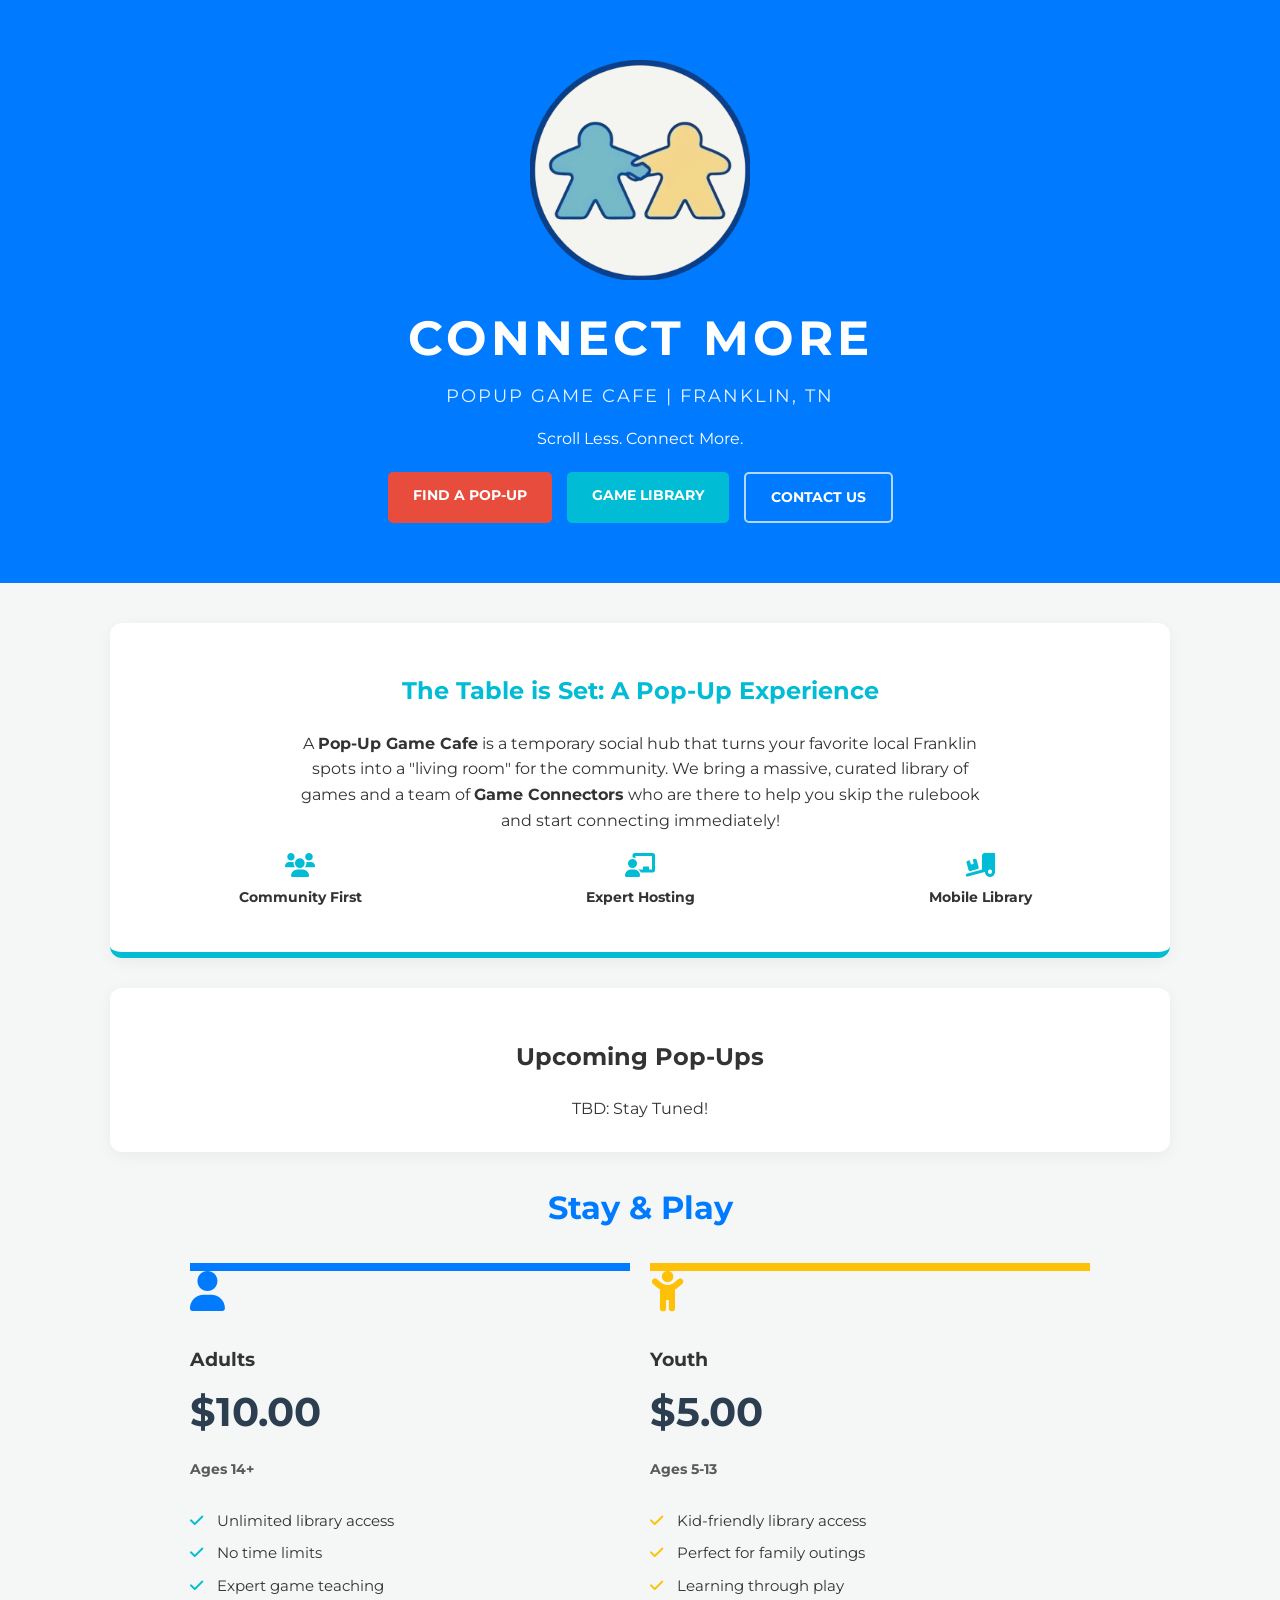
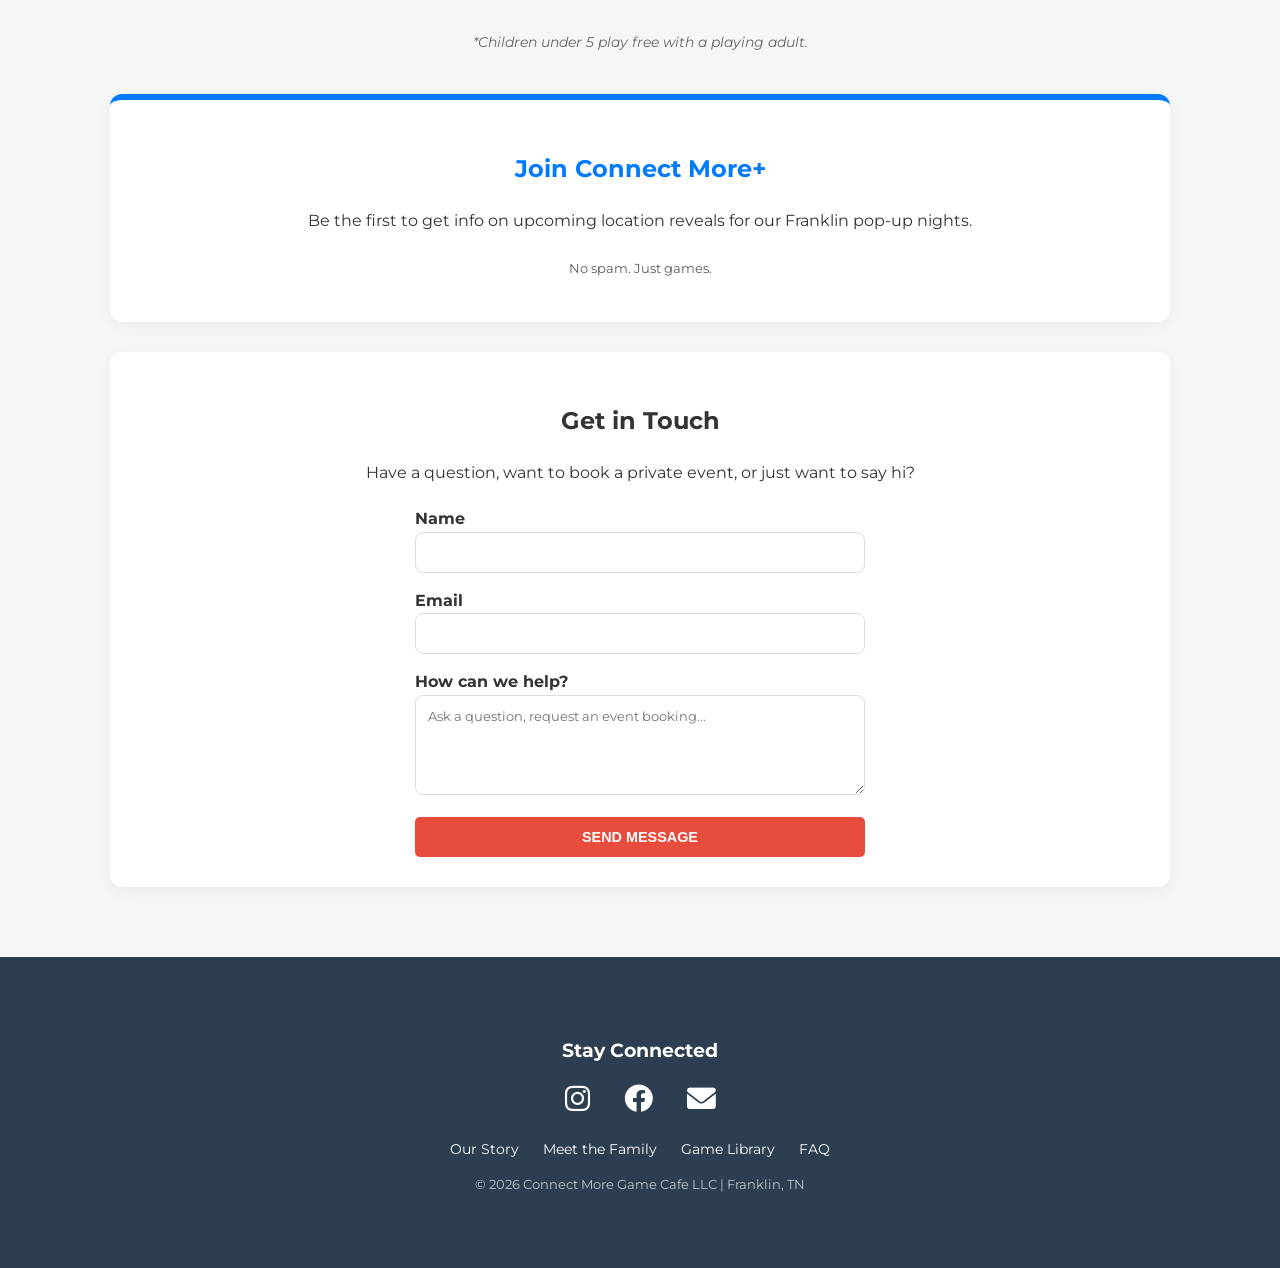
==== index.html @ 06ce3c4d "Update index.html" ====
<!DOCTYPE html>
<html lang="en">
<head>
    <meta charset="UTF-8">
    <meta name="viewport" content="width=device-width, initial-scale=1.0">
    <title>Connect More Game Cafe LLC | Franklin, TN</title>
    <link href="https://fonts.googleapis.com/css2?family=Montserrat:wght@400;700&display=swap" rel="stylesheet">
    <link rel="stylesheet" href="https://cdnjs.cloudflare.com/ajax/libs/font-awesome/6.0.0/css/all.min.css">
    <link rel="stylesheet" href="style.css">

    <script>
      (function (s, e, n, d, er) {
        s['Sender'] = er;
        s[er] = s[er] || function () {
          (s[er].q = s[er].q || []).push(arguments)
        }, s[er].l = 1 * new Date();
        var a = e.createElement(n),
            m = e.getElementsByTagName(n)[0];
        a.async = 1;
        a.src = d;
        m.parentNode.insertBefore(a, m)
      })(window, document, 'script', 'https://cdn.sender.net/accounts_resources/universal.js', 'sender');
      sender('6c119623044886')
    </script>
</head>
<body>

<header style="background-color: var(--diode-blue);">
    <a href="index.html"><img class="piccenter" src="logo.png" alt="Connect More Logo"></a>
    <div class="hero-text">CONNECT MORE</div>
    <div class="tagline">POPUP GAME CAFE | FRANKLIN, TN</div>
    <p>Scroll Less. Connect More.</p>
    <div class="nav-container">
        <a href="#schedule" class="btn">FIND A POP-UP</a>
        <a href="game_menu.html" class="btn" style="background-color: var(--crystal-seas); color: white;">GAME LIBRARY</a>
        <a href="#contact" class="btn btn-secondary">CONTACT US</a>
    </div>
</header>

<div class="container">
    <div class="card" style="text-align: center; border-bottom: 6px solid var(--crystal-seas);">
        <h2 style="color: var(--crystal-seas);">The Table is Set: A Pop-Up Experience</h2>
        <p style="max-width: 700px; margin: 0 auto 20px auto; line-height: 1.6;">
            A <strong>Pop-Up Game Cafe</strong> is a temporary social hub that turns your favorite local Franklin spots into a "living room" for the community. 
            We bring a massive, curated library of games and a team of <strong>Game Connectors</strong> who are there to help you skip the rulebook and start connecting immediately!
        </p>
        
        <div style="display: flex; justify-content: center; gap: 20px; flex-wrap: wrap; margin-top: 20px;">
            <div style="flex: 1; min-width: 150px;">
                <i class="fas fa-users" style="color: var(--crystal-seas); font-size: 1.5rem;"></i>
                <p style="font-size: 0.85rem; font-weight: bold; margin-top: 5px;">Community First</p>
            </div>
            <div style="flex: 1; min-width: 150px;">
                <i class="fas fa-chalkboard-user" style="color: var(--crystal-seas); font-size: 1.5rem;"></i>
                <p style="font-size: 0.85rem; font-weight: bold; margin-top: 5px;">Expert Hosting</p>
            </div>
            <div style="flex: 1; min-width: 150px;">
                <i class="fas fa-truck-ramp-box" style="color: var(--crystal-seas); font-size: 1.5rem;"></i>
                <p style="font-size: 0.85rem; font-weight: bold; margin-top: 5px;">Mobile Library</p>
            </div>
        </div>
    </div>

    <div id="schedule" class="card" style="text-align:center;">
        <h2>Upcoming Pop-Ups</h2>
        <div class="schedule-badge">TBD: Stay Tuned!</div>
    </div>

    <div id="pricing" style="margin-bottom: 40px;">
        <h2 style="text-align: center; color: var(--diode-blue); margin-bottom: 30px; font-size: 2rem;">Stay & Play</h2>
        
        <div style="display: flex; gap: 20px; justify-content: center; flex-wrap: wrap; max-width: 900px; margin: 0 auto;">
            
            <div class="profile-card" style="flex: 1; min-width: 300px; border-top: 8px solid var(--diode-blue);">
                <i class="fas fa-user" style="font-size: 2.5rem; color: var(--diode-blue); margin-bottom: 15px;"></i>
                <h3 style="margin-bottom: 5px;">Adults</h3>
                <div style="font-size: 2.5rem; font-weight: 700; color: var(--black-cat);">$10.00</div>
                <p style="font-size: 0.9rem; margin-bottom: 20px; opacity: 0.8; font-weight: bold;">Ages 14+</p>
                <div style="text-align: left; font-size: 0.95rem; display: inline-block;">
                    <p style="margin: 8px 0;"><i class="fas fa-check" style="color: var(--crystal-seas); margin-right: 10px;"></i> Unlimited library access</p>
                    <p style="margin: 8px 0;"><i class="fas fa-check" style="color: var(--crystal-seas); margin-right: 10px;"></i> No time limits</p>
                    <p style="margin: 8px 0;"><i class="fas fa-check" style="color: var(--crystal-seas); margin-right: 10px;"></i> Expert game teaching</p>
                </div>
            </div>

            <div class="profile-card" style="flex: 1; min-width: 300px; border-top: 8px solid var(--yellow-jasper);">
                <i class="fas fa-child" style="font-size: 2.5rem; color: var(--yellow-jasper); margin-bottom: 15px;"></i>
                <h3 style="margin-bottom: 5px;">Youth</h3>
                <div style="font-size: 2.5rem; font-weight: 700; color: var(--black-cat);">$5.00</div>
                <p style="font-size: 0.9rem; margin-bottom: 20px; opacity: 0.8; font-weight: bold;">Ages 5-13</p>
                <div style="text-align: left; font-size: 0.95rem; display: inline-block;">
                    <p style="margin: 8px 0;"><i class="fas fa-check" style="color: var(--yellow-jasper); margin-right: 10px;"></i> Kid-friendly library access</p>
                    <p style="margin: 8px 0;"><i class="fas fa-check" style="color: var(--yellow-jasper); margin-right: 10px;"></i> Perfect for family outings</p>
                    <p style="margin: 8px 0;"><i class="fas fa-check" style="color: var(--yellow-jasper); margin-right: 10px;"></i> Learning through play</p>
                </div>
            </div>
        </div>
        
        <p style="text-align: center; font-size: 0.9rem; margin-top: 25px; font-style: italic; color: #666;">
            *Children under 5 play free with a playing adult.
        </p>
    </div>

    <div id="newsletter" class="card" style="text-align: center; border-top: 6px solid var(--diode-blue);">
        <h2 style="color: var(--diode-blue);">Join Connect More+</h2>
        <p style="margin-bottom: 25px;">Be the first to get info on upcoming location reveals for our Franklin pop-up nights.</p>
        <div style="text-align: center" class="sender-form-field" data-sender-form-id="av26Z8"></div>
        <p style="font-size: 0.8rem; margin-top: 15px; opacity: 0.8;">No spam. Just games.</p>
    </div>
    
    <div id="contact" class="card">
        <h2 style="text-align: center;">Get in Touch</h2>
        <p style="text-align: center; margin-bottom: 20px;">Have a question, want to book a private event, or just want to say hi?</p>
        <form name="contact" method="POST" data-netlify="true" style="max-width: 450px; margin: 0 auto;">
            <input type="hidden" name="form-name" value="contact">
            <div style="margin-bottom: 15px;">
                <label style="display: block; font-weight: 700;">Name</label>
                <input type="text" name="name" required style="width: 100%; padding: 12px; border-radius: 8px; border: 1px solid #ddd; box-sizing: border-box;">
            </div>
            <div style="margin-bottom: 15px;">
                <label style="display: block; font-weight: 700;">Email</label>
                <input type="email" name="email" required style="width: 100%; padding: 12px; border-radius: 8px; border: 1px solid #ddd; box-sizing: border-box;">
            </div>
            <div style="margin-bottom: 15px;">
                <label style="display: block; font-weight: 700;">How can we help?</label>
                <textarea name="message" placeholder="Ask a question, request an event booking..." required style="width: 100%; padding: 12px; border-radius: 8px; border: 1px solid #ddd; box-sizing: border-box; min-height: 100px; font-family: 'Montserrat', sans-serif;"></textarea>
            </div>
            <button type="submit" class="btn" style="width: 100%; cursor: pointer;">Send Message</button>
        </form>
    </div>
</div>

<footer class="footer">
    <h3>Stay Connected</h3>
    <div class="social-icons">
        <a href="https://instagram.com/connectmoregamecafe" target="_blank"><i class="fab fa-instagram"></i></a>
        <a href="https://www.facebook.com/profile.php?id=61582265409098" target="_blank"><i class="fab fa-facebook"></i></a>
        <a href="mailto:connect@connectmoregamecafe.com"><i class="fas fa-envelope"></i></a>
    </div>
    <div class="footer-nav">
        <a href="about.us.html">Our Story</a>
        <a href="owners.html">Meet the Family</a>
        <a href="game_menu.html">Game Library</a>
        <a href="faq.html">FAQ</a>
    </div>
    <p style="font-size: 0.8rem; opacity: 0.7;">&copy; 2026 Connect More Game Cafe LLC | Franklin, TN</p>
</footer>

</body>
</html>
---- style.css ----
/* --- Global Styles & Brand Colors --- */
:root {
    --diode-blue: #007bff;      /* Now used for Headers */
    --crystal-seas: #00bcd4;    
    --yellow-jasper: #ffc107;   
    --black-cat: #2c3e50;       
    --accent-red: #e74c3c;      
    --bg-light: #f4f7f6;
    --text-dark: #333;
    --white: #ffffff;
    
    --strategy: #2980b9;
    --party: #8e44ad;
    --classic: #27ae60;
    --kids: #f39c12;
}

* { box-sizing: border-box; }

body {
    font-family: 'Montserrat', sans-serif;
    background-color: var(--bg-light);
    color: var(--text-dark);
    margin: 0; padding: 0;
    line-height: 1.6;
}

/* --- LIGHTER HEADER --- */
header {
    background-color: var(--diode-blue); /* Changed from black-cat */
    padding: 60px 20px;
    text-align: center;
    color: var(--white);
}

.piccenter {
    display: block;
    margin: 0 auto 20px;
    max-width: 220px;
    height: auto;
}

.hero-text {
    font-size: 3rem;
    font-weight: 700;
    letter-spacing: 4px;
    margin-bottom: 5px;
}

.tagline {
    font-size: 1.1rem;
    letter-spacing: 2px;
    opacity: 0.9;
    text-transform: uppercase;
    margin-bottom: 15px;
}

/* --- Containers & Cards --- */
.container {
    max-width: 1100px;
    margin: 0 auto;
    padding: 40px 20px;
}

.card {
    background: var(--white);
    padding: 30px;
    border-radius: 12px;
    margin-bottom: 30px;
    box-shadow: 0 4px 15px rgba(0,0,0,0.05);
}

/* --- Navigation & Buttons --- */
.nav-container {
    display: flex;
    justify-content: center;
    gap: 15px;
    flex-wrap: wrap;
    margin-top: 20px;
}

.btn {
    padding: 12px 25px;
    text-decoration: none;
    font-weight: 700;
    border-radius: 5px;
    transition: 0.3s;
    font-size: 0.9rem;
    display: inline-block;
    cursor: pointer;
    background-color: var(--accent-red);
    color: var(--white);
    border: none;
    text-transform: uppercase;
}

.btn-secondary {
    background: transparent;
    border: 2px solid rgba(255,255,255,0.7); /* Lighter border for blue bg */
    color: var(--white);
}

.btn:hover {
    transform: translateY(-2px);
    opacity: 0.9;
}

/* --- Game Library Grid & Cards --- */
#gameGrid {
    display: grid;
    grid-template-columns: repeat(auto-fill, minmax(280px, 1fr));
    gap: 20px;
}

.game-card {
    background: var(--white);
    border-radius: 8px;
    overflow: hidden;
    border-left: 6px solid #ddd;
    box-shadow: 0 2px 8px rgba(0,0,0,0.05);
}

/* Category Borders */
.game-card[data-category="Strategy"] { border-left-color: var(--strategy); }
.game-card[data-category="Party"] { border-left-color: var(--party); }
.game-card[data-category="Classic"] { border-left-color: var(--classic); }
.game-card[data-category="Kids"] { border-left-color: var(--kids); }

.game-header {
    padding: 20px;
    cursor: pointer;
    display: flex;
    justify-content: space-between;
    align-items: center;
}

.game-header h2 {
    margin: 0;
    font-size: 1.1rem;
    color: var(--black-cat);
}

.game-content {
    max-height: 0;
    overflow: hidden;
    transition: 0.3s ease-out;
    padding: 0 20px;
    font-size: 0.9rem;
    color: #666;
}

.game-card.active .game-content {
    max-height: 150px;
    padding-bottom: 20px;
}

.game-card.active .arrow {
    transform: rotate(180deg);
}

.arrow { transition: 0.3s; color: #ccc; }

/* --- Footer --- */
.footer {
    background: var(--black-cat);
    color: var(--white);
    text-align: center;
    padding: 60px 20px;
}

.footer-nav a { color: white; text-decoration: none; margin: 0 10px; font-size: 0.9rem; }
.social-icons { margin-bottom: 20px; }
.social-icons i { font-size: 1.8rem; margin: 0 15px; color: white; }

/* --- Search & Filters --- */
.search-section {
    background: var(--white);
    padding: 25px;
    border-radius: 12px;
    margin-top: -40px;
    box-shadow: 0 10px 30px rgba(0,0,0,0.1);
    margin-bottom: 30px;
}

#gameSearch {
    width: 100%;
    padding: 15px;
    border-radius: 8px;
    border: 1px solid #ddd;
    margin-bottom: 15px;
}

.filter-btn {
    padding: 6px 15px;
    border-radius: 20px;
    border: 1px solid #ddd;
    background: white;
    cursor: pointer;
    font-family: inherit;
    transition: 0.2s;
}

.filter-btn.active {
    background: var(--diode-blue);
    color: white;
    border-color: var(--diode-blue);
}
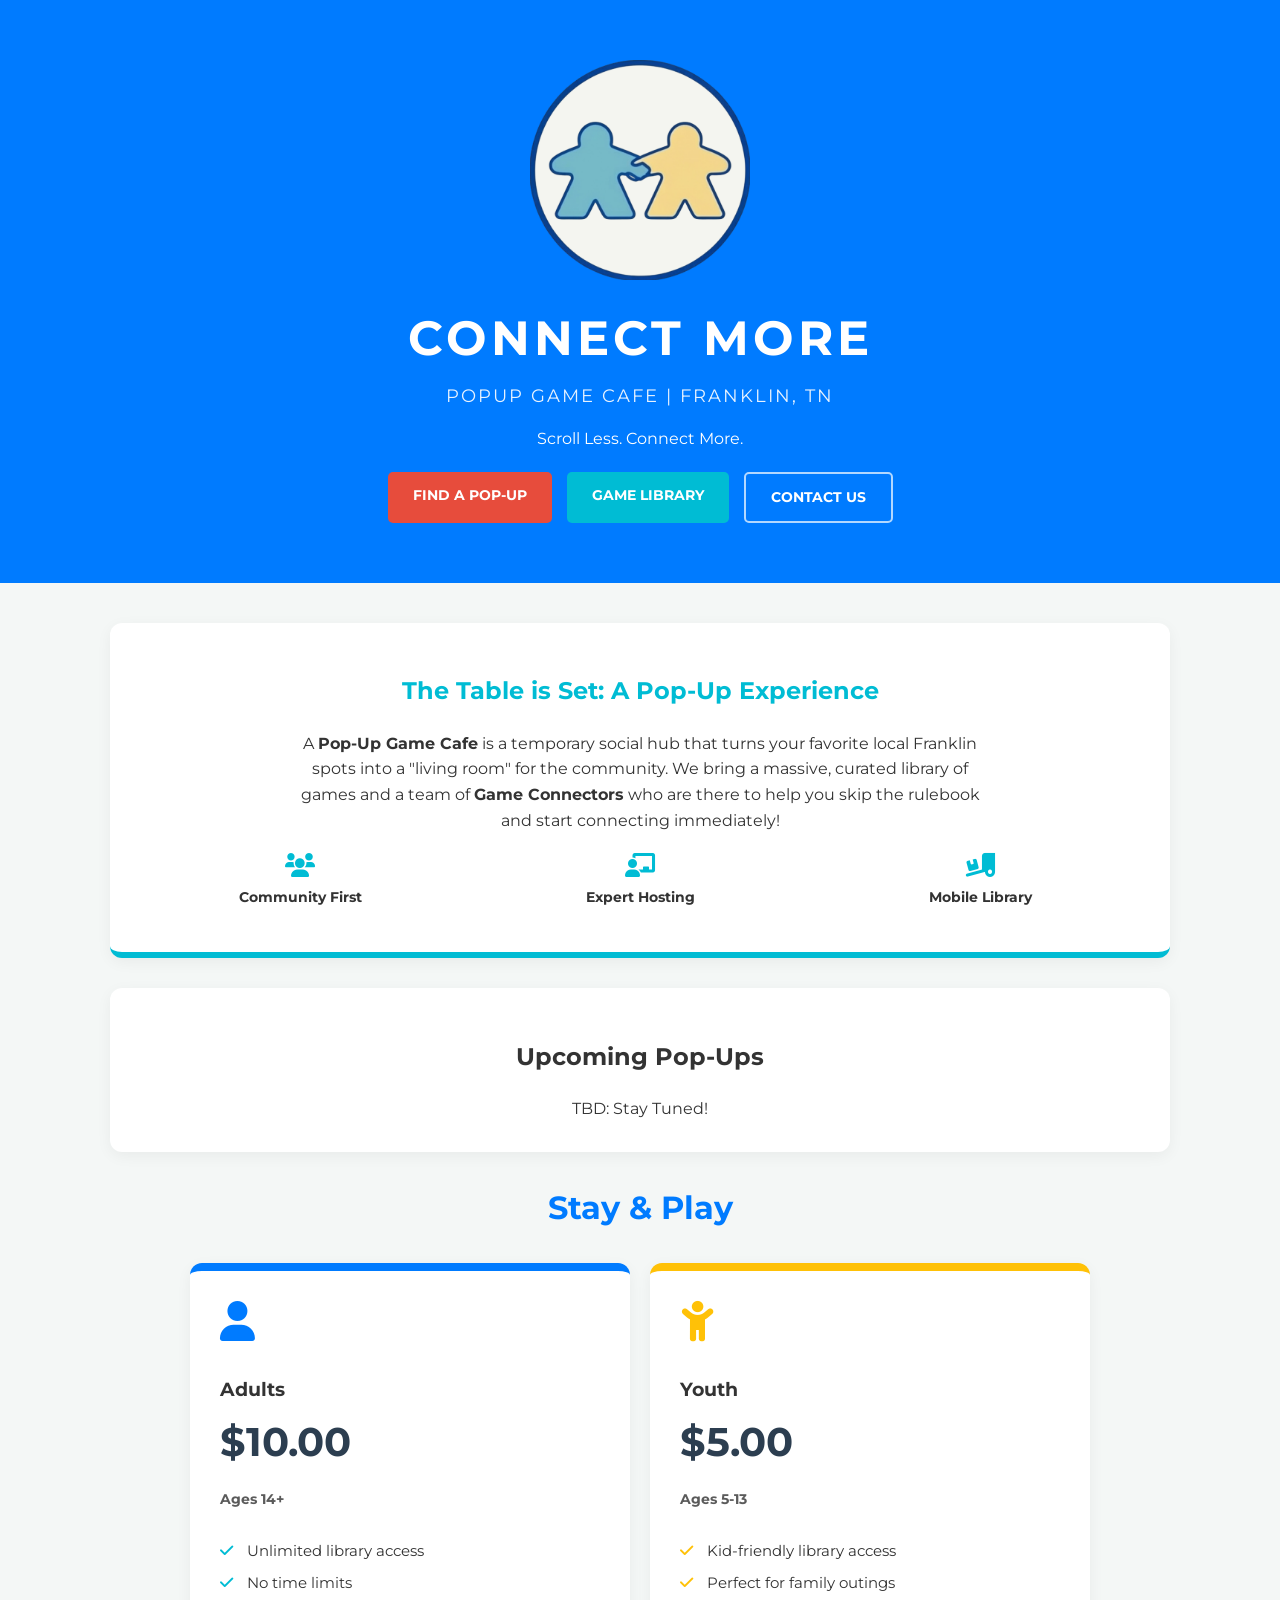
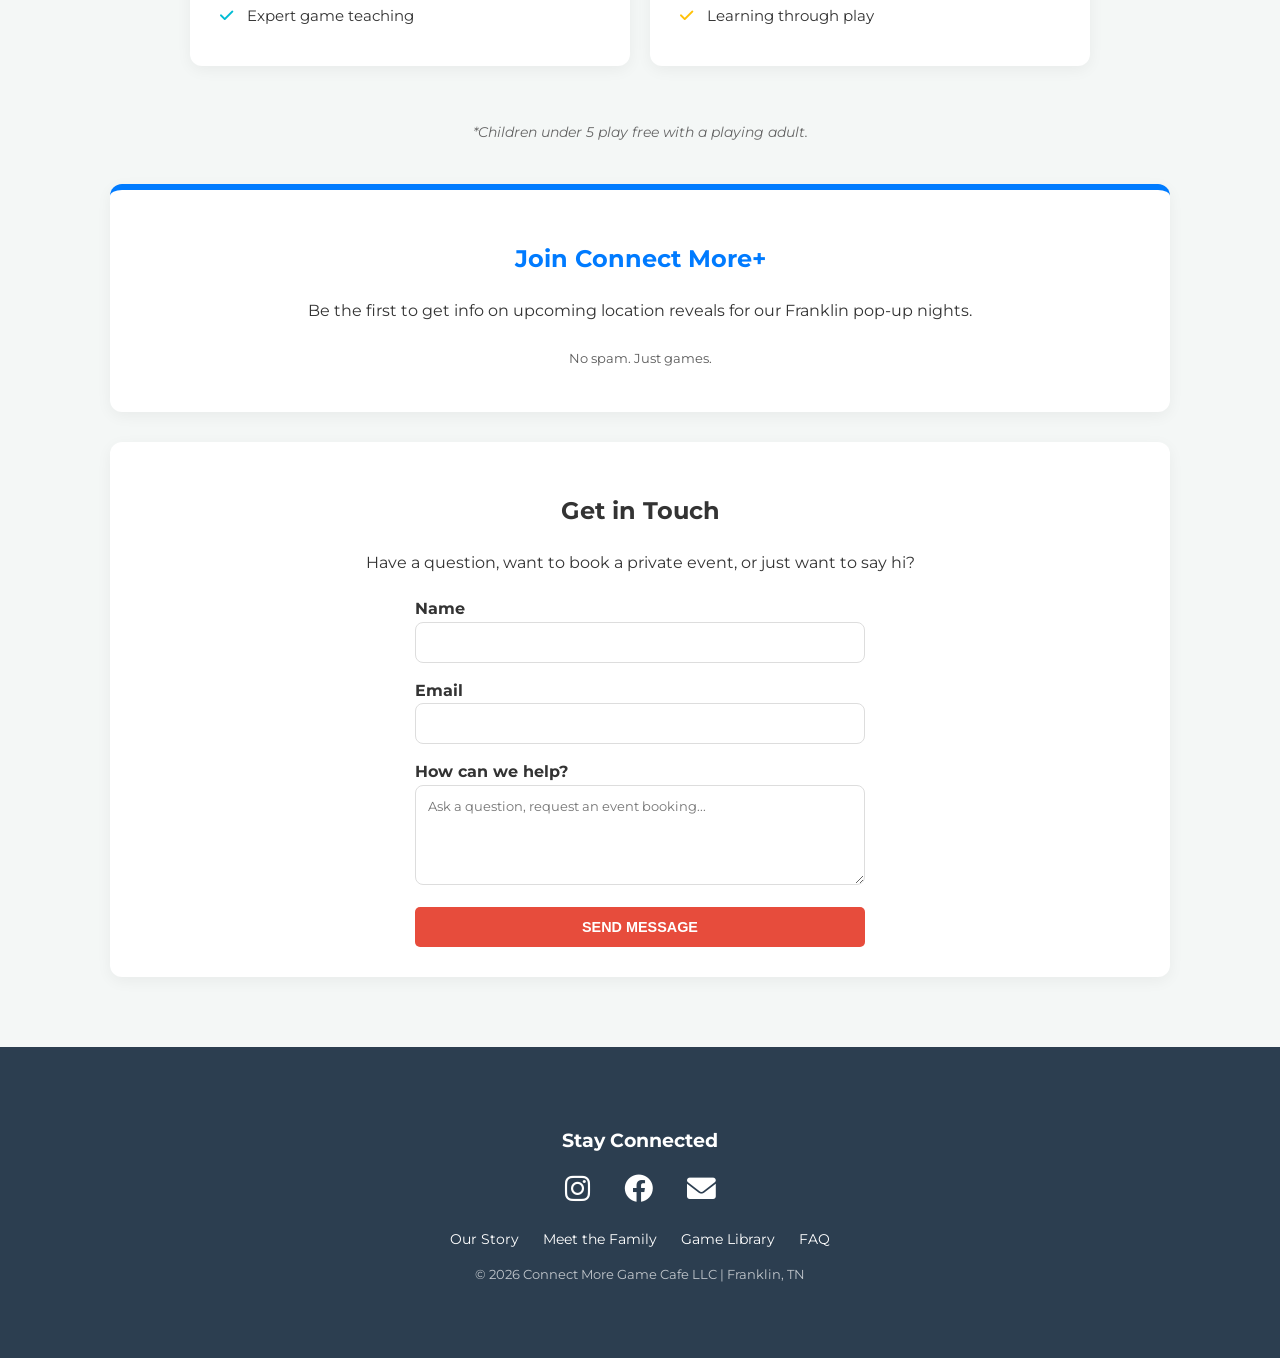
==== commit b8e9a216: "Update index.html" ====
--- a/index.html
+++ b/index.html
@@ -138,7 +138,7 @@
         <a href="mailto:connect@connectmoregamecafe.com"><i class="fas fa-envelope"></i></a>
     </div>
     <div class="footer-nav">
-        <a href="about.us.html">Our Story</a>
+        <a href="about.html">Our Story</a>
         <a href="owners.html">Meet the Family</a>
         <a href="game_menu.html">Game Library</a>
         <a href="faq.html">FAQ</a>
--- a/style.css
+++ b/style.css
@@ -1,18 +1,12 @@
-/* --- Global Styles & Brand Colors --- */
 :root {
-    --diode-blue: #007bff;      /* Now used for Headers */
-    --crystal-seas: #00bcd4;    
-    --yellow-jasper: #ffc107;   
-    --black-cat: #2c3e50;       
-    --accent-red: #e74c3c;      
+    --diode-blue: #007bff;
+    --crystal-seas: #00bcd4;
+    --yellow-jasper: #ffc107;
+    --black-cat: #2c3e50;
+    --accent-red: #e74c3c;
     --bg-light: #f4f7f6;
     --text-dark: #333;
     --white: #ffffff;
-    
-    --strategy: #2980b9;
-    --party: #8e44ad;
-    --classic: #27ae60;
-    --kids: #f39c12;
 }
 
 * { box-sizing: border-box; }
@@ -25,9 +19,8 @@
     line-height: 1.6;
 }
 
-/* --- LIGHTER HEADER --- */
 header {
-    background-color: var(--diode-blue); /* Changed from black-cat */
+    background-color: var(--diode-blue);
     padding: 60px 20px;
     text-align: center;
     color: var(--white);
@@ -55,14 +48,13 @@
     margin-bottom: 15px;
 }
 
-/* --- Containers & Cards --- */
 .container {
     max-width: 1100px;
     margin: 0 auto;
     padding: 40px 20px;
 }
 
-.card {
+.card, .profile-card {
     background: var(--white);
     padding: 30px;
     border-radius: 12px;
@@ -70,7 +62,6 @@
     box-shadow: 0 4px 15px rgba(0,0,0,0.05);
 }
 
-/* --- Navigation & Buttons --- */
 .nav-container {
     display: flex;
     justify-content: center;
@@ -96,69 +87,69 @@
 
 .btn-secondary {
     background: transparent;
-    border: 2px solid rgba(255,255,255,0.7); /* Lighter border for blue bg */
+    border: 2px solid rgba(255,255,255,0.7);
     color: var(--white);
 }
 
-.btn:hover {
-    transform: translateY(-2px);
-    opacity: 0.9;
-}
-
-/* --- Game Library Grid & Cards --- */
-#gameGrid {
-    display: grid;
-    grid-template-columns: repeat(auto-fill, minmax(280px, 1fr));
-    gap: 20px;
+/* --- List View Logic --- */
+#gameGrid.list-view {
+    display: flex;
+    flex-direction: column;
+    gap: 15px;
 }
 
 .game-card {
     background: var(--white);
     border-radius: 8px;
     overflow: hidden;
-    border-left: 6px solid #ddd;
-    box-shadow: 0 2px 8px rgba(0,0,0,0.05);
+    border: 1px solid #eee;
+    box-shadow: 0 2px 5px rgba(0,0,0,0.05);
+    width: 100%;
 }
 
-/* Category Borders */
-.game-card[data-category="Strategy"] { border-left-color: var(--strategy); }
-.game-card[data-category="Party"] { border-left-color: var(--party); }
-.game-card[data-category="Classic"] { border-left-color: var(--classic); }
-.game-card[data-category="Kids"] { border-left-color: var(--kids); }
+.game-info-bar {
+    display: flex;
+    gap: 10px;
+    padding: 10px 20px;
+    background-color: #f8f9fa;
+    border-bottom: 1px solid #eee;
+}
+
+.badge {
+    font-size: 0.7rem;
+    font-weight: 700;
+    text-transform: uppercase;
+    padding: 3px 10px;
+    border-radius: 4px;
+    letter-spacing: 0.5px;
+    background: #e9ecef; /* Neutral Gray for all badges */
+    color: #495057;
+}
 
 .game-header {
-    padding: 20px;
+    padding: 15px 20px;
     cursor: pointer;
     display: flex;
     justify-content: space-between;
     align-items: center;
 }
 
-.game-header h2 {
-    margin: 0;
-    font-size: 1.1rem;
-    color: var(--black-cat);
-}
+.game-header h2 { margin: 0; font-size: 1.2rem; color: var(--black-cat); }
 
 .game-content {
     max-height: 0;
     overflow: hidden;
     transition: 0.3s ease-out;
     padding: 0 20px;
-    font-size: 0.9rem;
-    color: #666;
 }
 
 .game-card.active .game-content {
-    max-height: 150px;
+    max-height: 200px;
     padding-bottom: 20px;
 }
 
-.game-card.active .arrow {
-    transform: rotate(180deg);
-}
-
 .arrow { transition: 0.3s; color: #ccc; }
+.game-card.active .arrow { transform: rotate(180deg); }
 
 /* --- Footer --- */
 .footer {
@@ -172,7 +163,7 @@
 .social-icons { margin-bottom: 20px; }
 .social-icons i { font-size: 1.8rem; margin: 0 15px; color: white; }
 
-/* --- Search & Filters --- */
+/* --- Filters --- */
 .search-section {
     background: var(--white);
     padding: 25px;
@@ -187,7 +178,6 @@
     padding: 15px;
     border-radius: 8px;
     border: 1px solid #ddd;
-    margin-bottom: 15px;
 }
 
 .filter-btn {
@@ -197,7 +187,6 @@
     background: white;
     cursor: pointer;
     font-family: inherit;
-    transition: 0.2s;
 }
 
 .filter-btn.active {
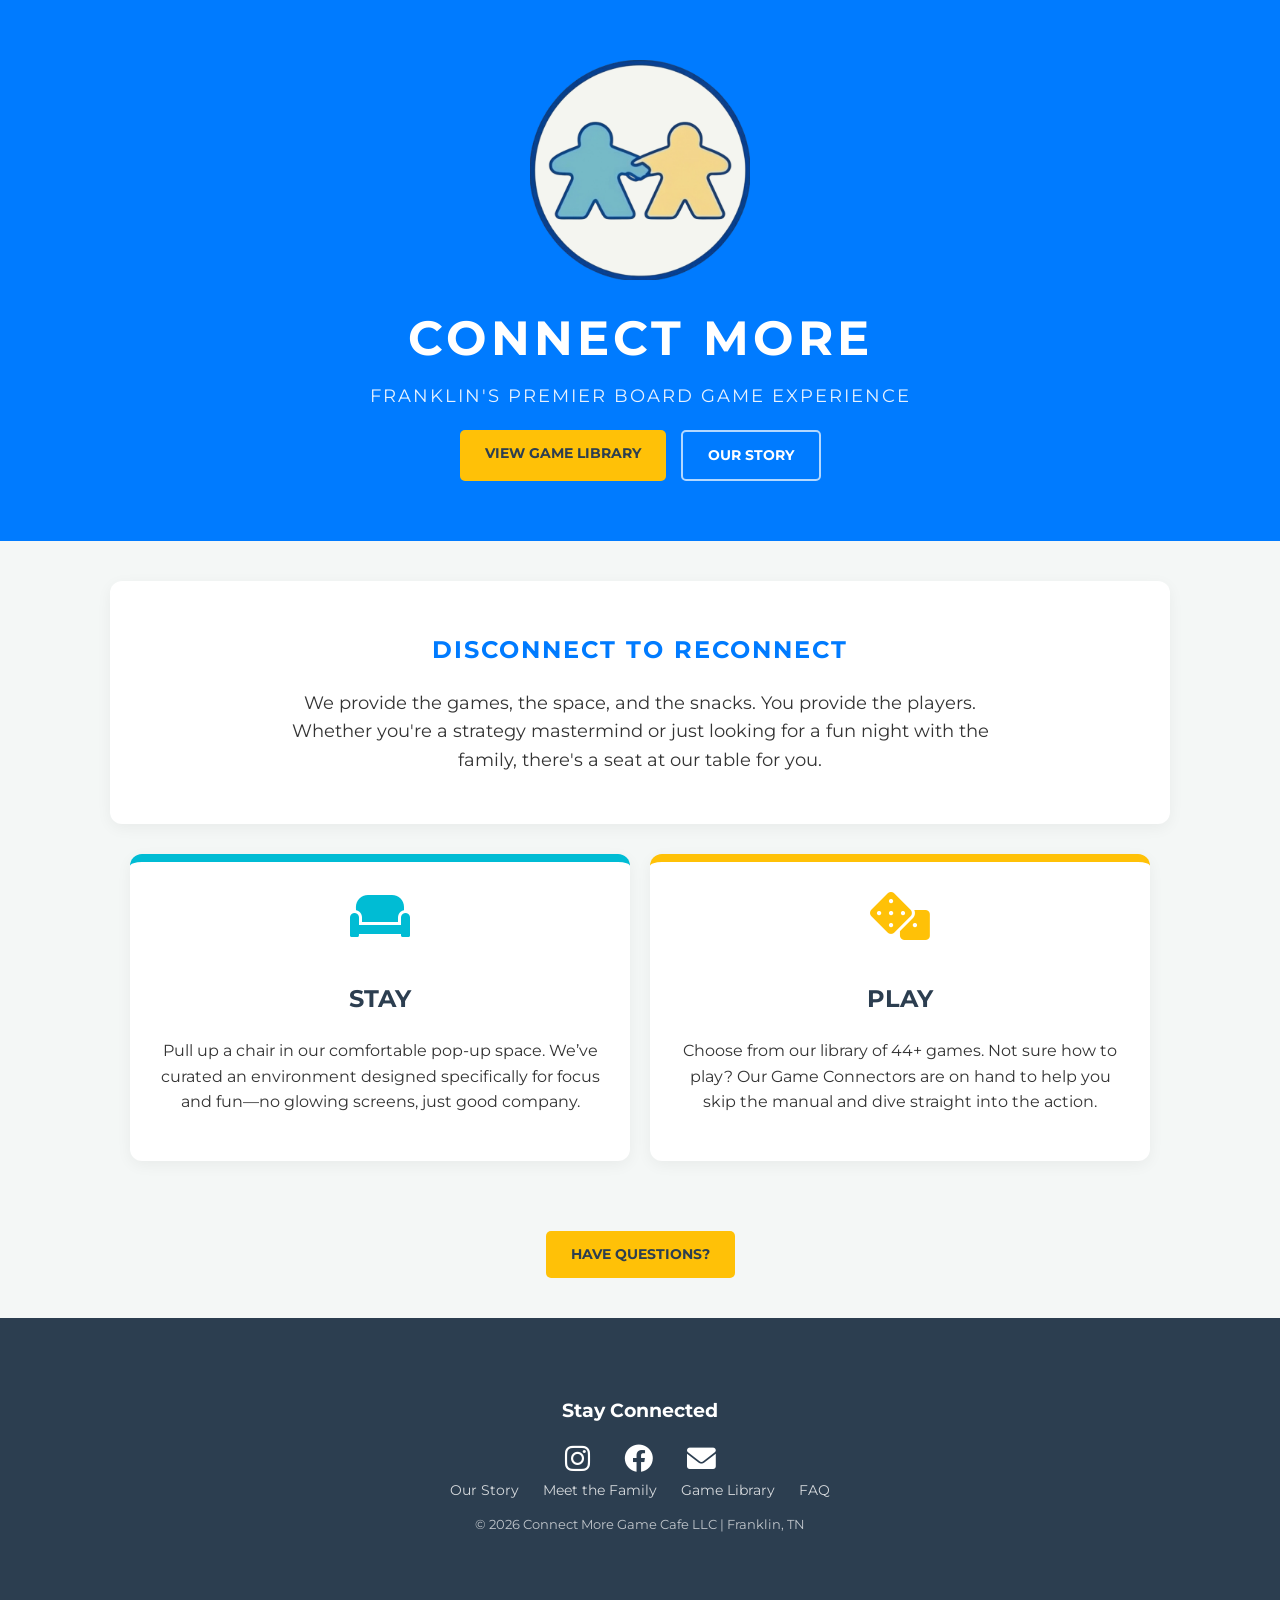
==== commit 3ca2b9f0: "Update index.html" ====
--- a/index.html
+++ b/index.html
@@ -3,130 +3,51 @@
 <head>
     <meta charset="UTF-8">
     <meta name="viewport" content="width=device-width, initial-scale=1.0">
-    <title>Connect More Game Cafe LLC | Franklin, TN</title>
+    <title>Connect More Game Cafe | Franklin, TN</title>
     <link href="https://fonts.googleapis.com/css2?family=Montserrat:wght@400;700&display=swap" rel="stylesheet">
     <link rel="stylesheet" href="https://cdnjs.cloudflare.com/ajax/libs/font-awesome/6.0.0/css/all.min.css">
     <link rel="stylesheet" href="style.css">
-
-    <script>
-      (function (s, e, n, d, er) {
-        s['Sender'] = er;
-        s[er] = s[er] || function () {
-          (s[er].q = s[er].q || []).push(arguments)
-        }, s[er].l = 1 * new Date();
-        var a = e.createElement(n),
-            m = e.getElementsByTagName(n)[0];
-        a.async = 1;
-        a.src = d;
-        m.parentNode.insertBefore(a, m)
-      })(window, document, 'script', 'https://cdn.sender.net/accounts_resources/universal.js', 'sender');
-      sender('6c119623044886')
-    </script>
 </head>
 <body>
 
 <header style="background-color: var(--diode-blue);">
-    <a href="index.html"><img class="piccenter" src="logo.png" alt="Connect More Logo"></a>
+    <img class="piccenter" src="logo.png" alt="Connect More Logo">
     <div class="hero-text">CONNECT MORE</div>
-    <div class="tagline">POPUP GAME CAFE | FRANKLIN, TN</div>
-    <p>Scroll Less. Connect More.</p>
+    <div class="tagline">FRANKLIN'S PREMIER BOARD GAME EXPERIENCE</div>
     <div class="nav-container">
-        <a href="#schedule" class="btn">FIND A POP-UP</a>
-        <a href="game_menu.html" class="btn" style="background-color: var(--crystal-seas); color: white;">GAME LIBRARY</a>
-        <a href="#contact" class="btn btn-secondary">CONTACT US</a>
+        <a href="game_menu.html" class="btn">VIEW GAME LIBRARY</a>
+        <a href="about.html" class="btn btn-secondary">OUR STORY</a>
     </div>
 </header>
 
 <div class="container">
-    <div class="card" style="text-align: center; border-bottom: 6px solid var(--crystal-seas);">
-        <h2 style="color: var(--crystal-seas);">The Table is Set: A Pop-Up Experience</h2>
-        <p style="max-width: 700px; margin: 0 auto 20px auto; line-height: 1.6;">
-            A <strong>Pop-Up Game Cafe</strong> is a temporary social hub that turns your favorite local Franklin spots into a "living room" for the community. 
-            We bring a massive, curated library of games and a team of <strong>Game Connectors</strong> who are there to help you skip the rulebook and start connecting immediately!
-        </p>
-        
-        <div style="display: flex; justify-content: center; gap: 20px; flex-wrap: wrap; margin-top: 20px;">
-            <div style="flex: 1; min-width: 150px;">
-                <i class="fas fa-users" style="color: var(--crystal-seas); font-size: 1.5rem;"></i>
-                <p style="font-size: 0.85rem; font-weight: bold; margin-top: 5px;">Community First</p>
-            </div>
-            <div style="flex: 1; min-width: 150px;">
-                <i class="fas fa-chalkboard-user" style="color: var(--crystal-seas); font-size: 1.5rem;"></i>
-                <p style="font-size: 0.85rem; font-weight: bold; margin-top: 5px;">Expert Hosting</p>
-            </div>
-            <div style="flex: 1; min-width: 150px;">
-                <i class="fas fa-truck-ramp-box" style="color: var(--crystal-seas); font-size: 1.5rem;"></i>
-                <p style="font-size: 0.85rem; font-weight: bold; margin-top: 5px;">Mobile Library</p>
-            </div>
-        </div>
-    </div>
-
-    <div id="schedule" class="card" style="text-align:center;">
-        <h2>Upcoming Pop-Ups</h2>
-        <div class="schedule-badge">TBD: Stay Tuned!</div>
-    </div>
-
-    <div id="pricing" style="margin-bottom: 40px;">
-        <h2 style="text-align: center; color: var(--diode-blue); margin-bottom: 30px; font-size: 2rem;">Stay & Play</h2>
-        
-        <div style="display: flex; gap: 20px; justify-content: center; flex-wrap: wrap; max-width: 900px; margin: 0 auto;">
-            
-            <div class="profile-card" style="flex: 1; min-width: 300px; border-top: 8px solid var(--diode-blue);">
-                <i class="fas fa-user" style="font-size: 2.5rem; color: var(--diode-blue); margin-bottom: 15px;"></i>
-                <h3 style="margin-bottom: 5px;">Adults</h3>
-                <div style="font-size: 2.5rem; font-weight: 700; color: var(--black-cat);">$10.00</div>
-                <p style="font-size: 0.9rem; margin-bottom: 20px; opacity: 0.8; font-weight: bold;">Ages 14+</p>
-                <div style="text-align: left; font-size: 0.95rem; display: inline-block;">
-                    <p style="margin: 8px 0;"><i class="fas fa-check" style="color: var(--crystal-seas); margin-right: 10px;"></i> Unlimited library access</p>
-                    <p style="margin: 8px 0;"><i class="fas fa-check" style="color: var(--crystal-seas); margin-right: 10px;"></i> No time limits</p>
-                    <p style="margin: 8px 0;"><i class="fas fa-check" style="color: var(--crystal-seas); margin-right: 10px;"></i> Expert game teaching</p>
-                </div>
-            </div>
-
-            <div class="profile-card" style="flex: 1; min-width: 300px; border-top: 8px solid var(--yellow-jasper);">
-                <i class="fas fa-child" style="font-size: 2.5rem; color: var(--yellow-jasper); margin-bottom: 15px;"></i>
-                <h3 style="margin-bottom: 5px;">Youth</h3>
-                <div style="font-size: 2.5rem; font-weight: 700; color: var(--black-cat);">$5.00</div>
-                <p style="font-size: 0.9rem; margin-bottom: 20px; opacity: 0.8; font-weight: bold;">Ages 5-13</p>
-                <div style="text-align: left; font-size: 0.95rem; display: inline-block;">
-                    <p style="margin: 8px 0;"><i class="fas fa-check" style="color: var(--yellow-jasper); margin-right: 10px;"></i> Kid-friendly library access</p>
-                    <p style="margin: 8px 0;"><i class="fas fa-check" style="color: var(--yellow-jasper); margin-right: 10px;"></i> Perfect for family outings</p>
-                    <p style="margin: 8px 0;"><i class="fas fa-check" style="color: var(--yellow-jasper); margin-right: 10px;"></i> Learning through play</p>
-                </div>
-            </div>
-        </div>
-        
-        <p style="text-align: center; font-size: 0.9rem; margin-top: 25px; font-style: italic; color: #666;">
-            *Children under 5 play free with a playing adult.
+    <div class="card" style="text-align: center;">
+        <h2 style="color: var(--diode-blue); text-transform: uppercase; letter-spacing: 2px;">Disconnect to Reconnect</h2>
+        <p style="max-width: 700px; margin: 20px auto; font-size: 1.1rem;">
+            We provide the games, the space, and the snacks. You provide the players. 
+            Whether you're a strategy mastermind or just looking for a fun night with the family, 
+            there's a seat at our table for you.
         </p>
     </div>
 
-    <div id="newsletter" class="card" style="text-align: center; border-top: 6px solid var(--diode-blue);">
-        <h2 style="color: var(--diode-blue);">Join Connect More+</h2>
-        <p style="margin-bottom: 25px;">Be the first to get info on upcoming location reveals for our Franklin pop-up nights.</p>
-        <div style="text-align: center" class="sender-form-field" data-sender-form-id="av26Z8"></div>
-        <p style="font-size: 0.8rem; margin-top: 15px; opacity: 0.8;">No spam. Just games.</p>
+    <div style="display: flex; flex-wrap: wrap; gap: 20px; justify-content: center;">
+        
+        <div class="card" style="flex: 1; min-width: 300px; max-width: 500px; text-align: center; border-top: 8px solid var(--crystal-seas);">
+            <i class="fas fa-couch" style="font-size: 3rem; color: var(--crystal-seas); margin-bottom: 20px;"></i>
+            <h2 style="color: var(--black-cat);">STAY</h2>
+            <p>Pull up a chair in our comfortable pop-up space. We’ve curated an environment designed specifically for focus and fun—no glowing screens, just good company.</p>
+        </div>
+
+        <div class="card" style="flex: 1; min-width: 300px; max-width: 500px; text-align: center; border-top: 8px solid var(--yellow-jasper);">
+            <i class="fas fa-dice" style="font-size: 3rem; color: var(--yellow-jasper); margin-bottom: 20px;"></i>
+            <h2 style="color: var(--black-cat);">PLAY</h2>
+            <p>Choose from our library of 44+ games. Not sure how to play? Our Game Connectors are on hand to help you skip the manual and dive straight into the action.</p>
+        </div>
+
     </div>
-    
-    <div id="contact" class="card">
-        <h2 style="text-align: center;">Get in Touch</h2>
-        <p style="text-align: center; margin-bottom: 20px;">Have a question, want to book a private event, or just want to say hi?</p>
-        <form name="contact" method="POST" data-netlify="true" style="max-width: 450px; margin: 0 auto;">
-            <input type="hidden" name="form-name" value="contact">
-            <div style="margin-bottom: 15px;">
-                <label style="display: block; font-weight: 700;">Name</label>
-                <input type="text" name="name" required style="width: 100%; padding: 12px; border-radius: 8px; border: 1px solid #ddd; box-sizing: border-box;">
-            </div>
-            <div style="margin-bottom: 15px;">
-                <label style="display: block; font-weight: 700;">Email</label>
-                <input type="email" name="email" required style="width: 100%; padding: 12px; border-radius: 8px; border: 1px solid #ddd; box-sizing: border-box;">
-            </div>
-            <div style="margin-bottom: 15px;">
-                <label style="display: block; font-weight: 700;">How can we help?</label>
-                <textarea name="message" placeholder="Ask a question, request an event booking..." required style="width: 100%; padding: 12px; border-radius: 8px; border: 1px solid #ddd; box-sizing: border-box; min-height: 100px; font-family: 'Montserrat', sans-serif;"></textarea>
-            </div>
-            <button type="submit" class="btn" style="width: 100%; cursor: pointer;">Send Message</button>
-        </form>
+
+    <div style="text-align: center; margin-top: 40px;">
+        <a href="faq.html" class="btn">HAVE QUESTIONS?</a>
     </div>
 </div>
 
--- a/style.css
+++ b/style.css
@@ -1,24 +1,35 @@
+/* --- Root Variables --- */
 :root {
     --diode-blue: #007bff;
     --crystal-seas: #00bcd4;
     --yellow-jasper: #ffc107;
     --black-cat: #2c3e50;
-    --accent-red: #e74c3c;
     --bg-light: #f4f7f6;
     --text-dark: #333;
     --white: #ffffff;
-}
-
-* { box-sizing: border-box; }
+    
+    /* Category Reference Colors (Still available for accents if needed) */
+    --strategy: #2980b9;
+    --party: #8e44ad;
+    --classic: #27ae60;
+    --kids: #f39c12;
+}
+
+/* --- Base Styles --- */
+* { 
+    box-sizing: border-box; 
+}
 
 body {
     font-family: 'Montserrat', sans-serif;
     background-color: var(--bg-light);
     color: var(--text-dark);
-    margin: 0; padding: 0;
+    margin: 0; 
+    padding: 0;
     line-height: 1.6;
 }
 
+/* --- Header & Branding --- */
 header {
     background-color: var(--diode-blue);
     padding: 60px 20px;
@@ -38,6 +49,7 @@
     font-weight: 700;
     letter-spacing: 4px;
     margin-bottom: 5px;
+    text-transform: uppercase;
 }
 
 .tagline {
@@ -48,13 +60,14 @@
     margin-bottom: 15px;
 }
 
+/* --- Layout Containers --- */
 .container {
     max-width: 1100px;
     margin: 0 auto;
     padding: 40px 20px;
 }
 
-.card, .profile-card {
+.card {
     background: var(--white);
     padding: 30px;
     border-radius: 12px;
@@ -62,6 +75,7 @@
     box-shadow: 0 4px 15px rgba(0,0,0,0.05);
 }
 
+/* --- Navigation & Buttons --- */
 .nav-container {
     display: flex;
     justify-content: center;
@@ -79,10 +93,11 @@
     font-size: 0.9rem;
     display: inline-block;
     cursor: pointer;
-    background-color: var(--accent-red);
-    color: var(--white);
+    background-color: var(--yellow-jasper); /* Yellow Buttons */
+    color: var(--black-cat); /* Dark text for readability on yellow */
     border: none;
     text-transform: uppercase;
+    text-align: center;
 }
 
 .btn-secondary {
@@ -91,8 +106,14 @@
     color: var(--white);
 }
 
-/* --- List View Logic --- */
-#gameGrid.list-view {
+.btn:hover {
+    transform: translateY(-2px);
+    box-shadow: 0 4px 10px rgba(0,0,0,0.2);
+    filter: brightness(1.05);
+}
+
+/* --- List View (Game Library & FAQ) --- */
+#gameGrid.list-view, #faqGrid.list-view {
     display: flex;
     flex-direction: column;
     gap: 15px;
@@ -122,7 +143,7 @@
     padding: 3px 10px;
     border-radius: 4px;
     letter-spacing: 0.5px;
-    background: #e9ecef; /* Neutral Gray for all badges */
+    background: #e9ecef; /* Neutral Gray badges */
     color: #495057;
 }
 
@@ -134,7 +155,18 @@
     align-items: center;
 }
 
-.game-header h2 { margin: 0; font-size: 1.2rem; color: var(--black-cat); }
+.game-header h2 { 
+    margin: 0; 
+    font-size: 1.2rem; 
+    color: var(--black-cat); 
+}
+
+.game-title-row {
+    display: flex;
+    justify-content: space-between;
+    width: 100%;
+    align-items: center;
+}
 
 .game-content {
     max-height: 0;
@@ -144,24 +176,19 @@
 }
 
 .game-card.active .game-content {
-    max-height: 200px;
+    max-height: 600px;
     padding-bottom: 20px;
 }
 
-.arrow { transition: 0.3s; color: #ccc; }
-.game-card.active .arrow { transform: rotate(180deg); }
-
-/* --- Footer --- */
-.footer {
-    background: var(--black-cat);
-    color: var(--white);
-    text-align: center;
-    padding: 60px 20px;
-}
-
-.footer-nav a { color: white; text-decoration: none; margin: 0 10px; font-size: 0.9rem; }
-.social-icons { margin-bottom: 20px; }
-.social-icons i { font-size: 1.8rem; margin: 0 15px; color: white; }
+.arrow { 
+    transition: 0.3s; 
+    color: #ccc; 
+}
+
+.game-card.active .arrow { 
+    transform: rotate(180deg); 
+    color: var(--diode-blue);
+}
 
 /* --- Filters --- */
 .search-section {
@@ -178,6 +205,9 @@
     padding: 15px;
     border-radius: 8px;
     border: 1px solid #ddd;
+    font-size: 1rem;
+    font-family: inherit;
+    margin-bottom: 20px;
 }
 
 .filter-btn {
@@ -187,10 +217,62 @@
     background: white;
     cursor: pointer;
     font-family: inherit;
+    font-size: 0.8rem;
+    transition: 0.2s;
 }
 
 .filter-btn.active {
-    background: var(--diode-blue);
-    color: white;
-    border-color: var(--diode-blue);
-}
+    background: var(--yellow-jasper);
+    color: var(--black-cat);
+    border-color: var(--yellow-jasper);
+}
+
+/* --- Images & Profiles --- */
+.about-image {
+    width: 100%;
+    max-width: 600px;
+    height: auto;
+    border-radius: 12px;
+    display: block;
+    margin: 0 auto 20px;
+    box-shadow: 0 4px 15px rgba(0,0,0,0.1);
+}
+
+/* --- Footer --- */
+.footer {
+    background: var(--black-cat);
+    color: var(--white);
+    text-align: center;
+    padding: 60px 20px;
+}
+
+.footer-nav a { 
+    color: white; 
+    text-decoration: none; 
+    margin: 0 10px; 
+    font-size: 0.9rem; 
+    opacity: 0.8;
+}
+
+.footer-nav a:hover {
+    opacity: 1;
+    color: var(--yellow-jasper);
+}
+
+.social-icons i { 
+    font-size: 1.8rem; 
+    margin: 0 15px; 
+    color: white; 
+    transition: 0.3s;
+}
+
+.social-icons i:hover {
+    color: var(--yellow-jasper);
+}
+
+/* --- Mobile Adjustments --- */
+@media (max-width: 600px) {
+    .hero-text { font-size: 2rem; }
+    .tagline { font-size: 0.9rem; }
+    .container { padding: 20px 15px; }
+}
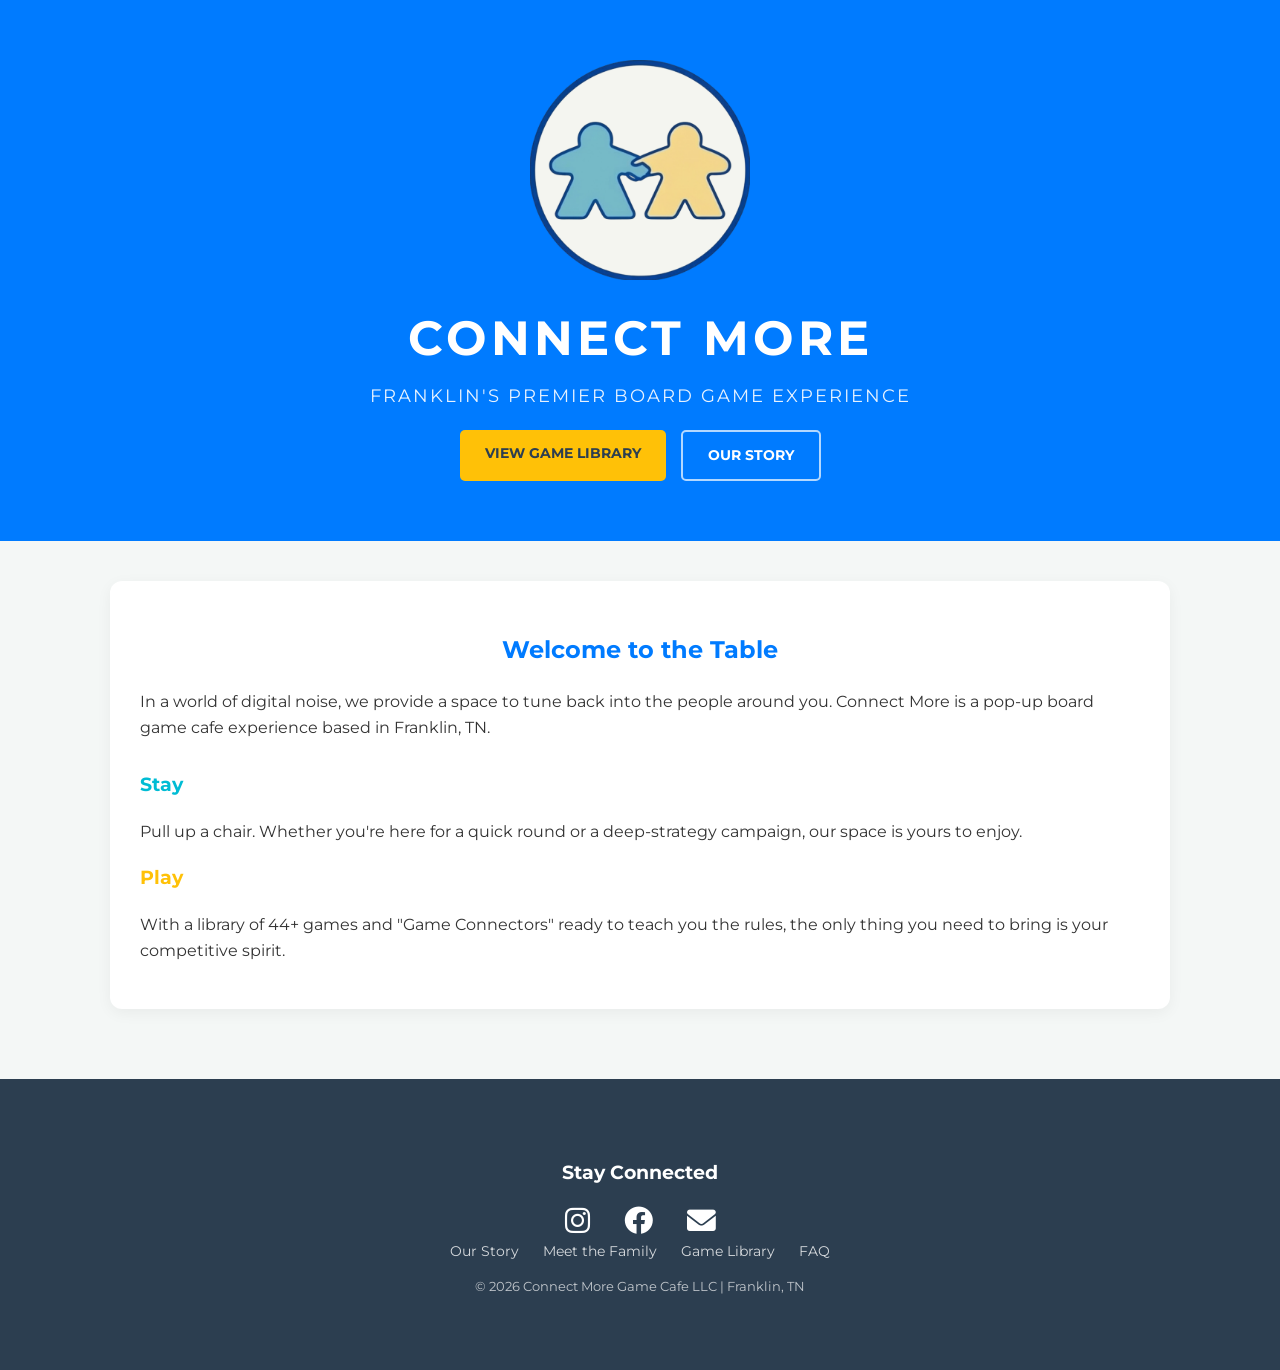
==== commit 631cf3e1: "Update index.html" ====
--- a/index.html
+++ b/index.html
@@ -11,7 +11,7 @@
 <body>
 
 <header style="background-color: var(--diode-blue);">
-    <img class="piccenter" src="logo.png" alt="Connect More Logo">
+    <a href="index.html"><img class="piccenter" src="logo.png" alt="Connect More Logo"></a>
     <div class="hero-text">CONNECT MORE</div>
     <div class="tagline">FRANKLIN'S PREMIER BOARD GAME EXPERIENCE</div>
     <div class="nav-container">
@@ -21,33 +21,17 @@
 </header>
 
 <div class="container">
-    <div class="card" style="text-align: center;">
-        <h2 style="color: var(--diode-blue); text-transform: uppercase; letter-spacing: 2px;">Disconnect to Reconnect</h2>
-        <p style="max-width: 700px; margin: 20px auto; font-size: 1.1rem;">
-            We provide the games, the space, and the snacks. You provide the players. 
-            Whether you're a strategy mastermind or just looking for a fun night with the family, 
-            there's a seat at our table for you.
-        </p>
-    </div>
-
-    <div style="display: flex; flex-wrap: wrap; gap: 20px; justify-content: center;">
+    <div class="card">
+        <h2 style="text-align: center; color: var(--diode-blue);">Welcome to the Table</h2>
+        <p>In a world of digital noise, we provide a space to tune back into the people around you. Connect More is a pop-up board game cafe experience based in Franklin, TN.</p>
         
-        <div class="card" style="flex: 1; min-width: 300px; max-width: 500px; text-align: center; border-top: 8px solid var(--crystal-seas);">
-            <i class="fas fa-couch" style="font-size: 3rem; color: var(--crystal-seas); margin-bottom: 20px;"></i>
-            <h2 style="color: var(--black-cat);">STAY</h2>
-            <p>Pull up a chair in our comfortable pop-up space. We’ve curated an environment designed specifically for focus and fun—no glowing screens, just good company.</p>
+        <div style="margin-top: 30px;">
+            <h3 style="color: var(--crystal-seas);">Stay</h3>
+            <p>Pull up a chair. Whether you're here for a quick round or a deep-strategy campaign, our space is yours to enjoy.</p>
+            
+            <h3 style="color: var(--yellow-jasper);">Play</h3>
+            <p>With a library of 44+ games and "Game Connectors" ready to teach you the rules, the only thing you need to bring is your competitive spirit.</p>
         </div>
-
-        <div class="card" style="flex: 1; min-width: 300px; max-width: 500px; text-align: center; border-top: 8px solid var(--yellow-jasper);">
-            <i class="fas fa-dice" style="font-size: 3rem; color: var(--yellow-jasper); margin-bottom: 20px;"></i>
-            <h2 style="color: var(--black-cat);">PLAY</h2>
-            <p>Choose from our library of 44+ games. Not sure how to play? Our Game Connectors are on hand to help you skip the manual and dive straight into the action.</p>
-        </div>
-
-    </div>
-
-    <div style="text-align: center; margin-top: 40px;">
-        <a href="faq.html" class="btn">HAVE QUESTIONS?</a>
     </div>
 </div>
 
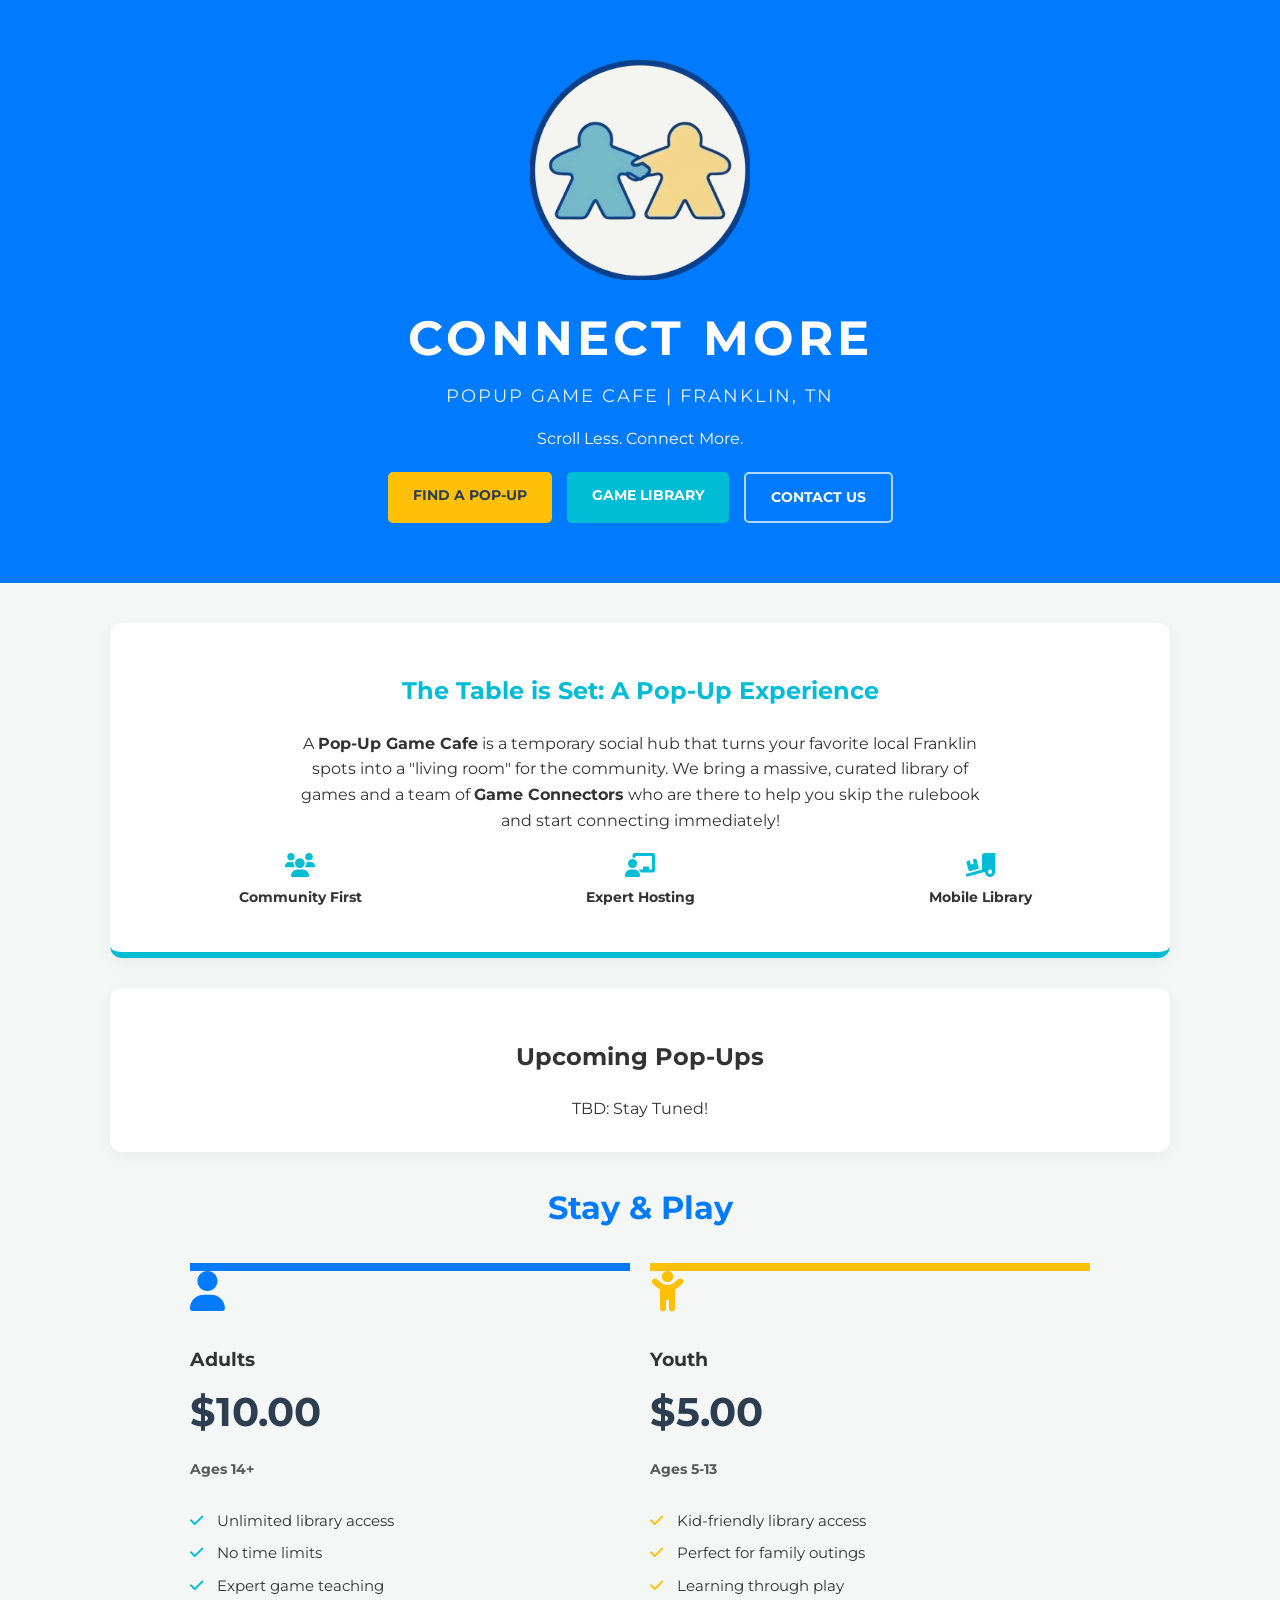
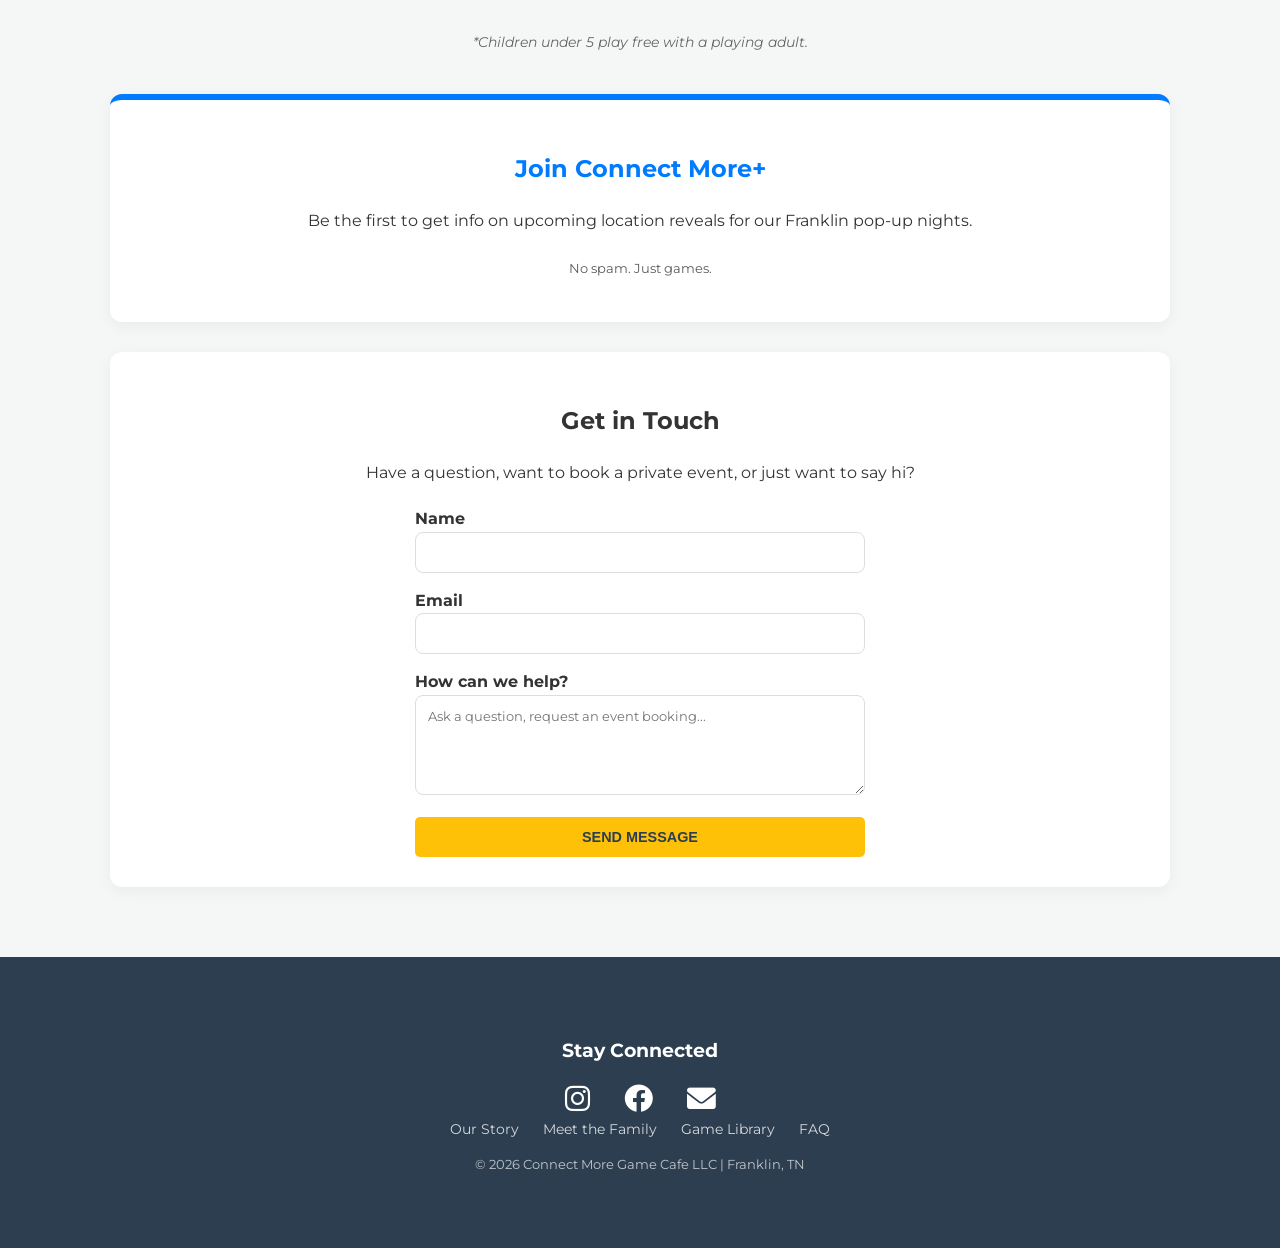
==== commit 292b3620: "Update index.html" ====
--- a/index.html
+++ b/index.html
@@ -3,35 +3,130 @@
 <head>
     <meta charset="UTF-8">
     <meta name="viewport" content="width=device-width, initial-scale=1.0">
-    <title>Connect More Game Cafe | Franklin, TN</title>
+    <title>Connect More Game Cafe LLC | Franklin, TN</title>
     <link href="https://fonts.googleapis.com/css2?family=Montserrat:wght@400;700&display=swap" rel="stylesheet">
     <link rel="stylesheet" href="https://cdnjs.cloudflare.com/ajax/libs/font-awesome/6.0.0/css/all.min.css">
     <link rel="stylesheet" href="style.css">
+
+    <script>
+      (function (s, e, n, d, er) {
+        s['Sender'] = er;
+        s[er] = s[er] || function () {
+          (s[er].q = s[er].q || []).push(arguments)
+        }, s[er].l = 1 * new Date();
+        var a = e.createElement(n),
+            m = e.getElementsByTagName(n)[0];
+        a.async = 1;
+        a.src = d;
+        m.parentNode.insertBefore(a, m)
+      })(window, document, 'script', 'https://cdn.sender.net/accounts_resources/universal.js', 'sender');
+      sender('6c119623044886')
+    </script>
 </head>
 <body>
 
 <header style="background-color: var(--diode-blue);">
     <a href="index.html"><img class="piccenter" src="logo.png" alt="Connect More Logo"></a>
     <div class="hero-text">CONNECT MORE</div>
-    <div class="tagline">FRANKLIN'S PREMIER BOARD GAME EXPERIENCE</div>
+    <div class="tagline">POPUP GAME CAFE | FRANKLIN, TN</div>
+    <p>Scroll Less. Connect More.</p>
     <div class="nav-container">
-        <a href="game_menu.html" class="btn">VIEW GAME LIBRARY</a>
-        <a href="about.html" class="btn btn-secondary">OUR STORY</a>
+        <a href="#schedule" class="btn">FIND A POP-UP</a>
+        <a href="game_menu.html" class="btn" style="background-color: var(--crystal-seas); color: white;">GAME LIBRARY</a>
+        <a href="#contact" class="btn btn-secondary">CONTACT US</a>
     </div>
 </header>
 
 <div class="container">
-    <div class="card">
-        <h2 style="text-align: center; color: var(--diode-blue);">Welcome to the Table</h2>
-        <p>In a world of digital noise, we provide a space to tune back into the people around you. Connect More is a pop-up board game cafe experience based in Franklin, TN.</p>
+    <div class="card" style="text-align: center; border-bottom: 6px solid var(--crystal-seas);">
+        <h2 style="color: var(--crystal-seas);">The Table is Set: A Pop-Up Experience</h2>
+        <p style="max-width: 700px; margin: 0 auto 20px auto; line-height: 1.6;">
+            A <strong>Pop-Up Game Cafe</strong> is a temporary social hub that turns your favorite local Franklin spots into a "living room" for the community. 
+            We bring a massive, curated library of games and a team of <strong>Game Connectors</strong> who are there to help you skip the rulebook and start connecting immediately!
+        </p>
         
-        <div style="margin-top: 30px;">
-            <h3 style="color: var(--crystal-seas);">Stay</h3>
-            <p>Pull up a chair. Whether you're here for a quick round or a deep-strategy campaign, our space is yours to enjoy.</p>
+        <div style="display: flex; justify-content: center; gap: 20px; flex-wrap: wrap; margin-top: 20px;">
+            <div style="flex: 1; min-width: 150px;">
+                <i class="fas fa-users" style="color: var(--crystal-seas); font-size: 1.5rem;"></i>
+                <p style="font-size: 0.85rem; font-weight: bold; margin-top: 5px;">Community First</p>
+            </div>
+            <div style="flex: 1; min-width: 150px;">
+                <i class="fas fa-chalkboard-user" style="color: var(--crystal-seas); font-size: 1.5rem;"></i>
+                <p style="font-size: 0.85rem; font-weight: bold; margin-top: 5px;">Expert Hosting</p>
+            </div>
+            <div style="flex: 1; min-width: 150px;">
+                <i class="fas fa-truck-ramp-box" style="color: var(--crystal-seas); font-size: 1.5rem;"></i>
+                <p style="font-size: 0.85rem; font-weight: bold; margin-top: 5px;">Mobile Library</p>
+            </div>
+        </div>
+    </div>
+
+    <div id="schedule" class="card" style="text-align:center;">
+        <h2>Upcoming Pop-Ups</h2>
+        <div class="schedule-badge">TBD: Stay Tuned!</div>
+    </div>
+
+    <div id="pricing" style="margin-bottom: 40px;">
+        <h2 style="text-align: center; color: var(--diode-blue); margin-bottom: 30px; font-size: 2rem;">Stay & Play</h2>
+        
+        <div style="display: flex; gap: 20px; justify-content: center; flex-wrap: wrap; max-width: 900px; margin: 0 auto;">
             
-            <h3 style="color: var(--yellow-jasper);">Play</h3>
-            <p>With a library of 44+ games and "Game Connectors" ready to teach you the rules, the only thing you need to bring is your competitive spirit.</p>
+            <div class="profile-card" style="flex: 1; min-width: 300px; border-top: 8px solid var(--diode-blue);">
+                <i class="fas fa-user" style="font-size: 2.5rem; color: var(--diode-blue); margin-bottom: 15px;"></i>
+                <h3 style="margin-bottom: 5px;">Adults</h3>
+                <div style="font-size: 2.5rem; font-weight: 700; color: var(--black-cat);">$10.00</div>
+                <p style="font-size: 0.9rem; margin-bottom: 20px; opacity: 0.8; font-weight: bold;">Ages 14+</p>
+                <div style="text-align: left; font-size: 0.95rem; display: inline-block;">
+                    <p style="margin: 8px 0;"><i class="fas fa-check" style="color: var(--crystal-seas); margin-right: 10px;"></i> Unlimited library access</p>
+                    <p style="margin: 8px 0;"><i class="fas fa-check" style="color: var(--crystal-seas); margin-right: 10px;"></i> No time limits</p>
+                    <p style="margin: 8px 0;"><i class="fas fa-check" style="color: var(--crystal-seas); margin-right: 10px;"></i> Expert game teaching</p>
+                </div>
+            </div>
+
+            <div class="profile-card" style="flex: 1; min-width: 300px; border-top: 8px solid var(--yellow-jasper);">
+                <i class="fas fa-child" style="font-size: 2.5rem; color: var(--yellow-jasper); margin-bottom: 15px;"></i>
+                <h3 style="margin-bottom: 5px;">Youth</h3>
+                <div style="font-size: 2.5rem; font-weight: 700; color: var(--black-cat);">$5.00</div>
+                <p style="font-size: 0.9rem; margin-bottom: 20px; opacity: 0.8; font-weight: bold;">Ages 5-13</p>
+                <div style="text-align: left; font-size: 0.95rem; display: inline-block;">
+                    <p style="margin: 8px 0;"><i class="fas fa-check" style="color: var(--yellow-jasper); margin-right: 10px;"></i> Kid-friendly library access</p>
+                    <p style="margin: 8px 0;"><i class="fas fa-check" style="color: var(--yellow-jasper); margin-right: 10px;"></i> Perfect for family outings</p>
+                    <p style="margin: 8px 0;"><i class="fas fa-check" style="color: var(--yellow-jasper); margin-right: 10px;"></i> Learning through play</p>
+                </div>
+            </div>
         </div>
+        
+        <p style="text-align: center; font-size: 0.9rem; margin-top: 25px; font-style: italic; color: #666;">
+            *Children under 5 play free with a playing adult.
+        </p>
+    </div>
+
+    <div id="newsletter" class="card" style="text-align: center; border-top: 6px solid var(--diode-blue);">
+        <h2 style="color: var(--diode-blue);">Join Connect More+</h2>
+        <p style="margin-bottom: 25px;">Be the first to get info on upcoming location reveals for our Franklin pop-up nights.</p>
+        <div style="text-align: center" class="sender-form-field" data-sender-form-id="av26Z8"></div>
+        <p style="font-size: 0.8rem; margin-top: 15px; opacity: 0.8;">No spam. Just games.</p>
+    </div>
+    
+    <div id="contact" class="card">
+        <h2 style="text-align: center;">Get in Touch</h2>
+        <p style="text-align: center; margin-bottom: 20px;">Have a question, want to book a private event, or just want to say hi?</p>
+        <form name="contact" method="POST" data-netlify="true" style="max-width: 450px; margin: 0 auto;">
+            <input type="hidden" name="form-name" value="contact">
+            <div style="margin-bottom: 15px;">
+                <label style="display: block; font-weight: 700;">Name</label>
+                <input type="text" name="name" required style="width: 100%; padding: 12px; border-radius: 8px; border: 1px solid #ddd; box-sizing: border-box;">
+            </div>
+            <div style="margin-bottom: 15px;">
+                <label style="display: block; font-weight: 700;">Email</label>
+                <input type="email" name="email" required style="width: 100%; padding: 12px; border-radius: 8px; border: 1px solid #ddd; box-sizing: border-box;">
+            </div>
+            <div style="margin-bottom: 15px;">
+                <label style="display: block; font-weight: 700;">How can we help?</label>
+                <textarea name="message" placeholder="Ask a question, request an event booking..." required style="width: 100%; padding: 12px; border-radius: 8px; border: 1px solid #ddd; box-sizing: border-box; min-height: 100px; font-family: 'Montserrat', sans-serif;"></textarea>
+            </div>
+            <button type="submit" class="btn" style="width: 100%; cursor: pointer;">Send Message</button>
+        </form>
     </div>
 </div>
 
@@ -43,7 +138,7 @@
         <a href="mailto:connect@connectmoregamecafe.com"><i class="fas fa-envelope"></i></a>
     </div>
     <div class="footer-nav">
-        <a href="about.html">Our Story</a>
+        <a href="about.us.html">Our Story</a>
         <a href="owners.html">Meet the Family</a>
         <a href="game_menu.html">Game Library</a>
         <a href="faq.html">FAQ</a>
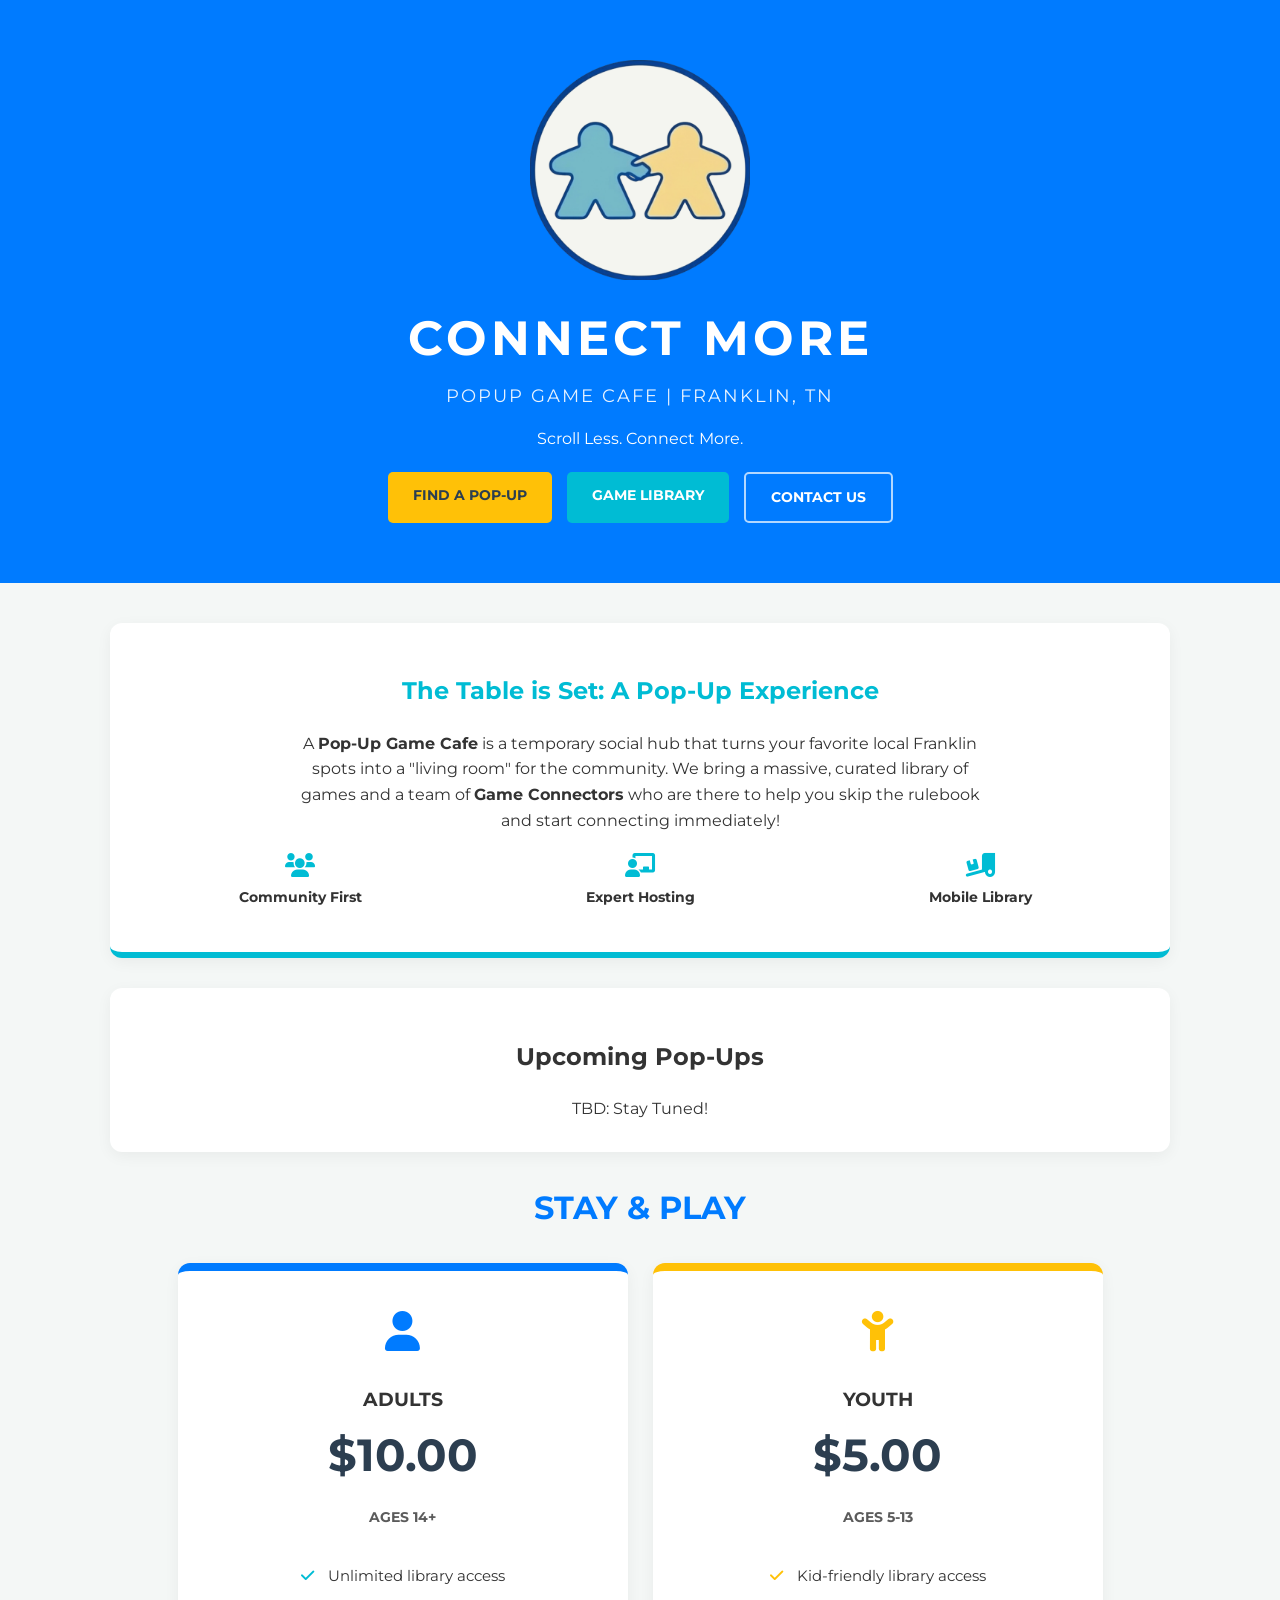
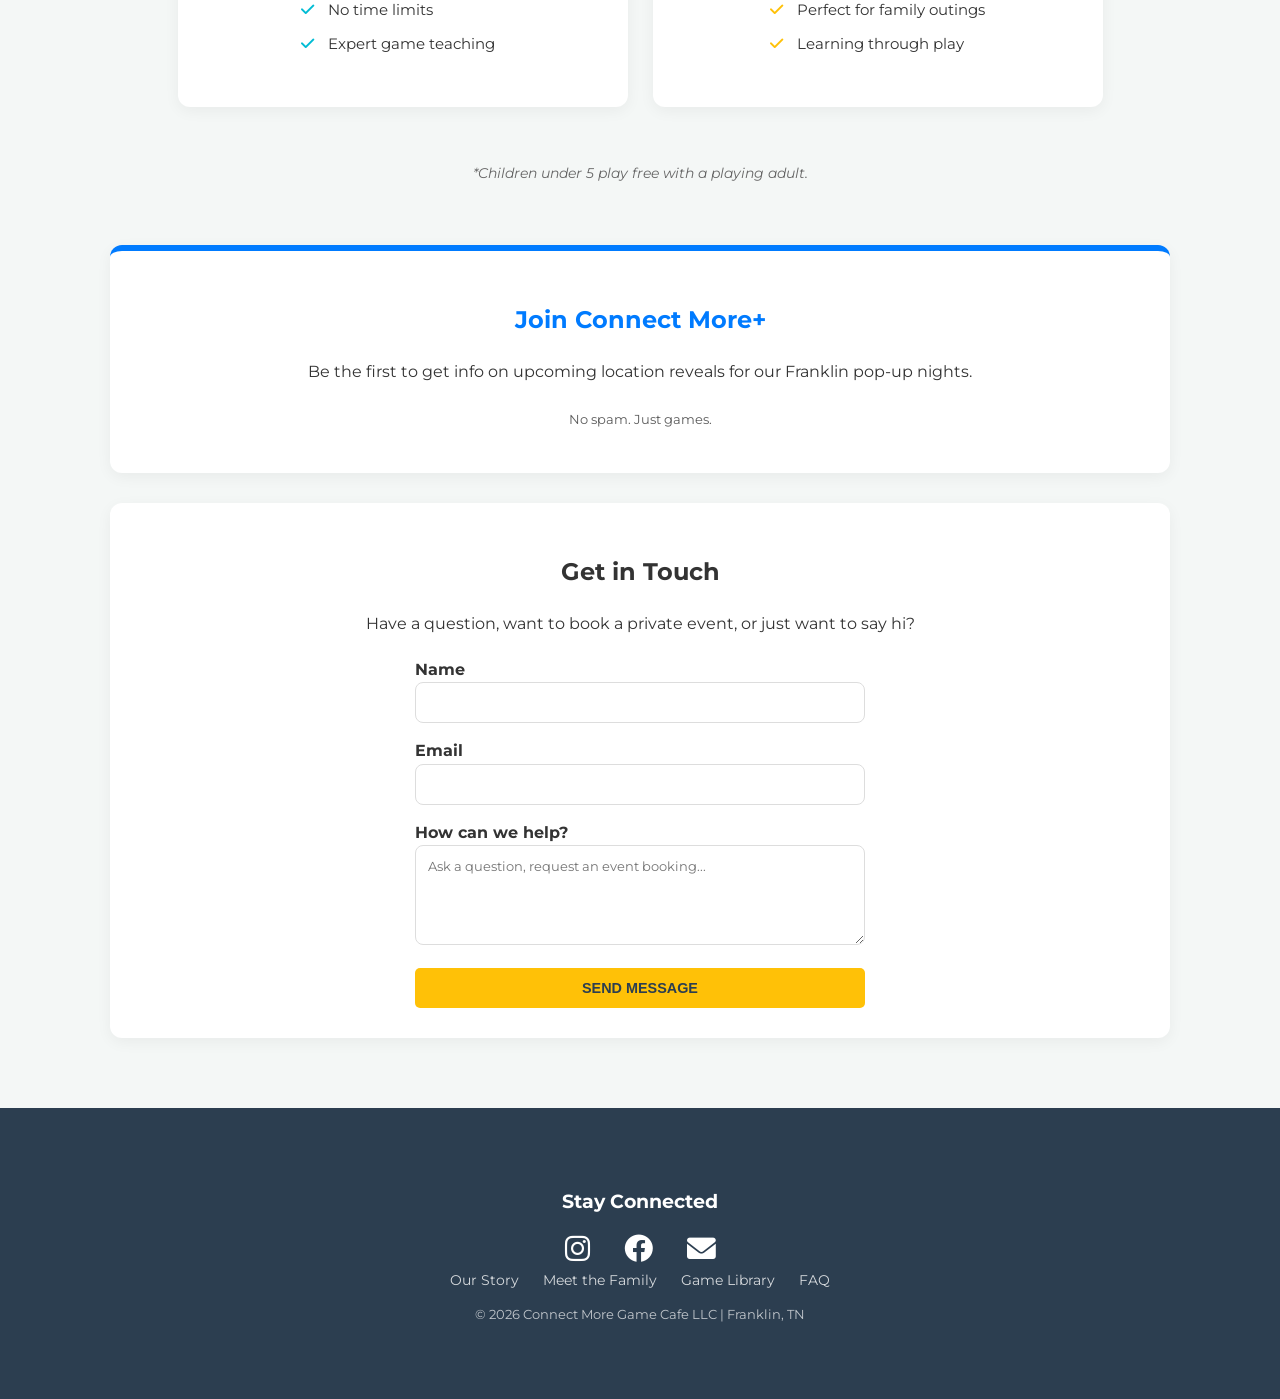
==== commit 6a51114e: "Update index.html" ====
--- a/index.html
+++ b/index.html
@@ -66,32 +66,32 @@
         <div class="schedule-badge">TBD: Stay Tuned!</div>
     </div>
 
-    <div id="pricing" style="margin-bottom: 40px;">
-        <h2 style="text-align: center; color: var(--diode-blue); margin-bottom: 30px; font-size: 2rem;">Stay & Play</h2>
+    <div id="pricing" style="margin-bottom: 60px;">
+        <h2 style="text-align: center; color: var(--diode-blue); margin-bottom: 30px; font-size: 2rem;">STAY & PLAY</h2>
         
-        <div style="display: flex; gap: 20px; justify-content: center; flex-wrap: wrap; max-width: 900px; margin: 0 auto;">
+        <div style="display: flex; gap: 25px; justify-content: center; flex-wrap: wrap; max-width: 1000px; margin: 0 auto;">
             
-            <div class="profile-card" style="flex: 1; min-width: 300px; border-top: 8px solid var(--diode-blue);">
+            <div class="card" style="flex: 1; min-width: 300px; max-width: 450px; text-align: center; border-top: 8px solid var(--diode-blue); padding: 40px 20px;">
                 <i class="fas fa-user" style="font-size: 2.5rem; color: var(--diode-blue); margin-bottom: 15px;"></i>
-                <h3 style="margin-bottom: 5px;">Adults</h3>
-                <div style="font-size: 2.5rem; font-weight: 700; color: var(--black-cat);">$10.00</div>
-                <p style="font-size: 0.9rem; margin-bottom: 20px; opacity: 0.8; font-weight: bold;">Ages 14+</p>
+                <h3 style="margin-bottom: 5px; text-transform: uppercase;">Adults</h3>
+                <div style="font-size: 2.8rem; font-weight: 700; color: var(--black-cat); margin-bottom: 5px;">$10.00</div>
+                <p style="font-size: 0.9rem; margin-bottom: 25px; opacity: 0.8; font-weight: bold;">AGES 14+</p>
                 <div style="text-align: left; font-size: 0.95rem; display: inline-block;">
-                    <p style="margin: 8px 0;"><i class="fas fa-check" style="color: var(--crystal-seas); margin-right: 10px;"></i> Unlimited library access</p>
-                    <p style="margin: 8px 0;"><i class="fas fa-check" style="color: var(--crystal-seas); margin-right: 10px;"></i> No time limits</p>
-                    <p style="margin: 8px 0;"><i class="fas fa-check" style="color: var(--crystal-seas); margin-right: 10px;"></i> Expert game teaching</p>
+                    <p style="margin: 10px 0;"><i class="fas fa-check" style="color: var(--crystal-seas); margin-right: 10px;"></i> Unlimited library access</p>
+                    <p style="margin: 10px 0;"><i class="fas fa-check" style="color: var(--crystal-seas); margin-right: 10px;"></i> No time limits</p>
+                    <p style="margin: 10px 0;"><i class="fas fa-check" style="color: var(--crystal-seas); margin-right: 10px;"></i> Expert game teaching</p>
                 </div>
             </div>
 
-            <div class="profile-card" style="flex: 1; min-width: 300px; border-top: 8px solid var(--yellow-jasper);">
+            <div class="card" style="flex: 1; min-width: 300px; max-width: 450px; text-align: center; border-top: 8px solid var(--yellow-jasper); padding: 40px 20px;">
                 <i class="fas fa-child" style="font-size: 2.5rem; color: var(--yellow-jasper); margin-bottom: 15px;"></i>
-                <h3 style="margin-bottom: 5px;">Youth</h3>
-                <div style="font-size: 2.5rem; font-weight: 700; color: var(--black-cat);">$5.00</div>
-                <p style="font-size: 0.9rem; margin-bottom: 20px; opacity: 0.8; font-weight: bold;">Ages 5-13</p>
+                <h3 style="margin-bottom: 5px; text-transform: uppercase;">Youth</h3>
+                <div style="font-size: 2.8rem; font-weight: 700; color: var(--black-cat); margin-bottom: 5px;">$5.00</div>
+                <p style="font-size: 0.9rem; margin-bottom: 25px; opacity: 0.8; font-weight: bold;">AGES 5-13</p>
                 <div style="text-align: left; font-size: 0.95rem; display: inline-block;">
-                    <p style="margin: 8px 0;"><i class="fas fa-check" style="color: var(--yellow-jasper); margin-right: 10px;"></i> Kid-friendly library access</p>
-                    <p style="margin: 8px 0;"><i class="fas fa-check" style="color: var(--yellow-jasper); margin-right: 10px;"></i> Perfect for family outings</p>
-                    <p style="margin: 8px 0;"><i class="fas fa-check" style="color: var(--yellow-jasper); margin-right: 10px;"></i> Learning through play</p>
+                    <p style="margin: 10px 0;"><i class="fas fa-check" style="color: var(--yellow-jasper); margin-right: 10px;"></i> Kid-friendly library access</p>
+                    <p style="margin: 10px 0;"><i class="fas fa-check" style="color: var(--yellow-jasper); margin-right: 10px;"></i> Perfect for family outings</p>
+                    <p style="margin: 10px 0;"><i class="fas fa-check" style="color: var(--yellow-jasper); margin-right: 10px;"></i> Learning through play</p>
                 </div>
             </div>
         </div>
@@ -100,7 +100,6 @@
             *Children under 5 play free with a playing adult.
         </p>
     </div>
-
     <div id="newsletter" class="card" style="text-align: center; border-top: 6px solid var(--diode-blue);">
         <h2 style="color: var(--diode-blue);">Join Connect More+</h2>
         <p style="margin-bottom: 25px;">Be the first to get info on upcoming location reveals for our Franklin pop-up nights.</p>
@@ -138,7 +137,7 @@
         <a href="mailto:connect@connectmoregamecafe.com"><i class="fas fa-envelope"></i></a>
     </div>
     <div class="footer-nav">
-        <a href="about.us.html">Our Story</a>
+        <a href="about.html">Our Story</a>
         <a href="owners.html">Meet the Family</a>
         <a href="game_menu.html">Game Library</a>
         <a href="faq.html">FAQ</a>
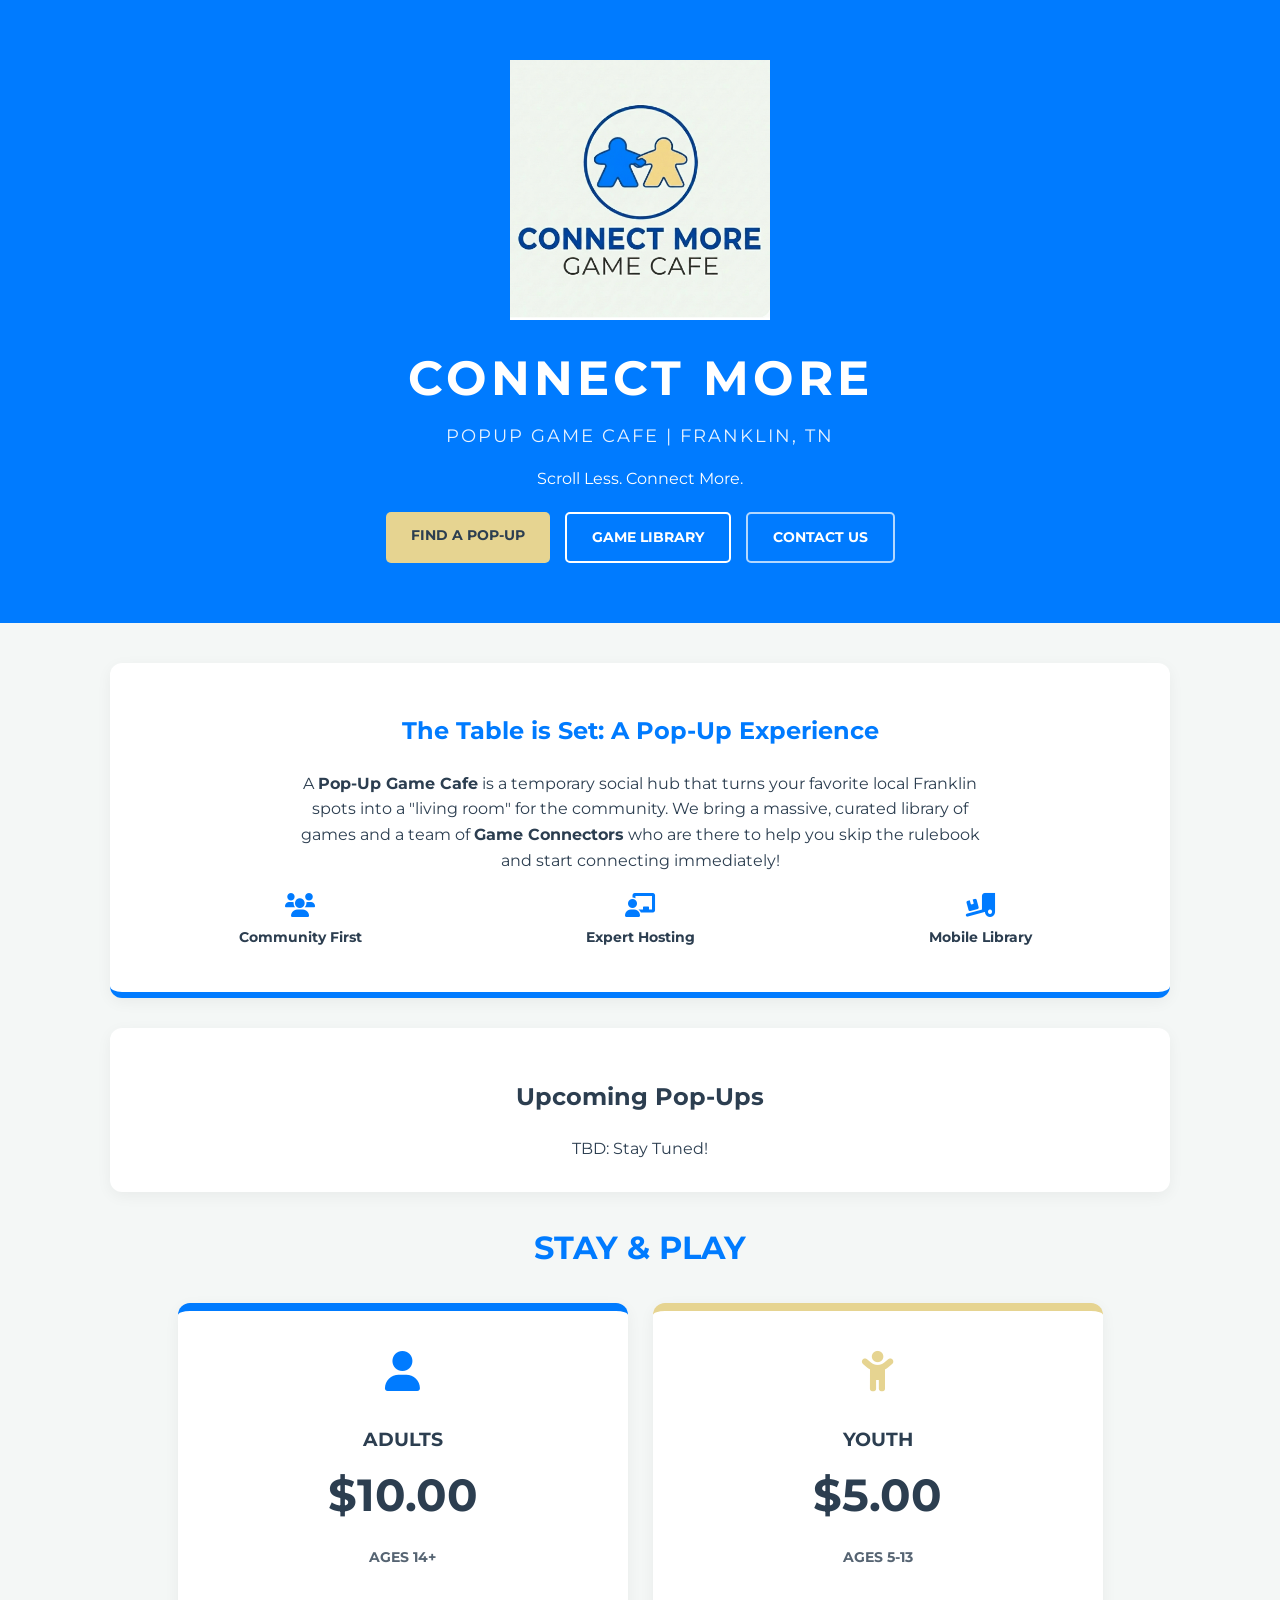
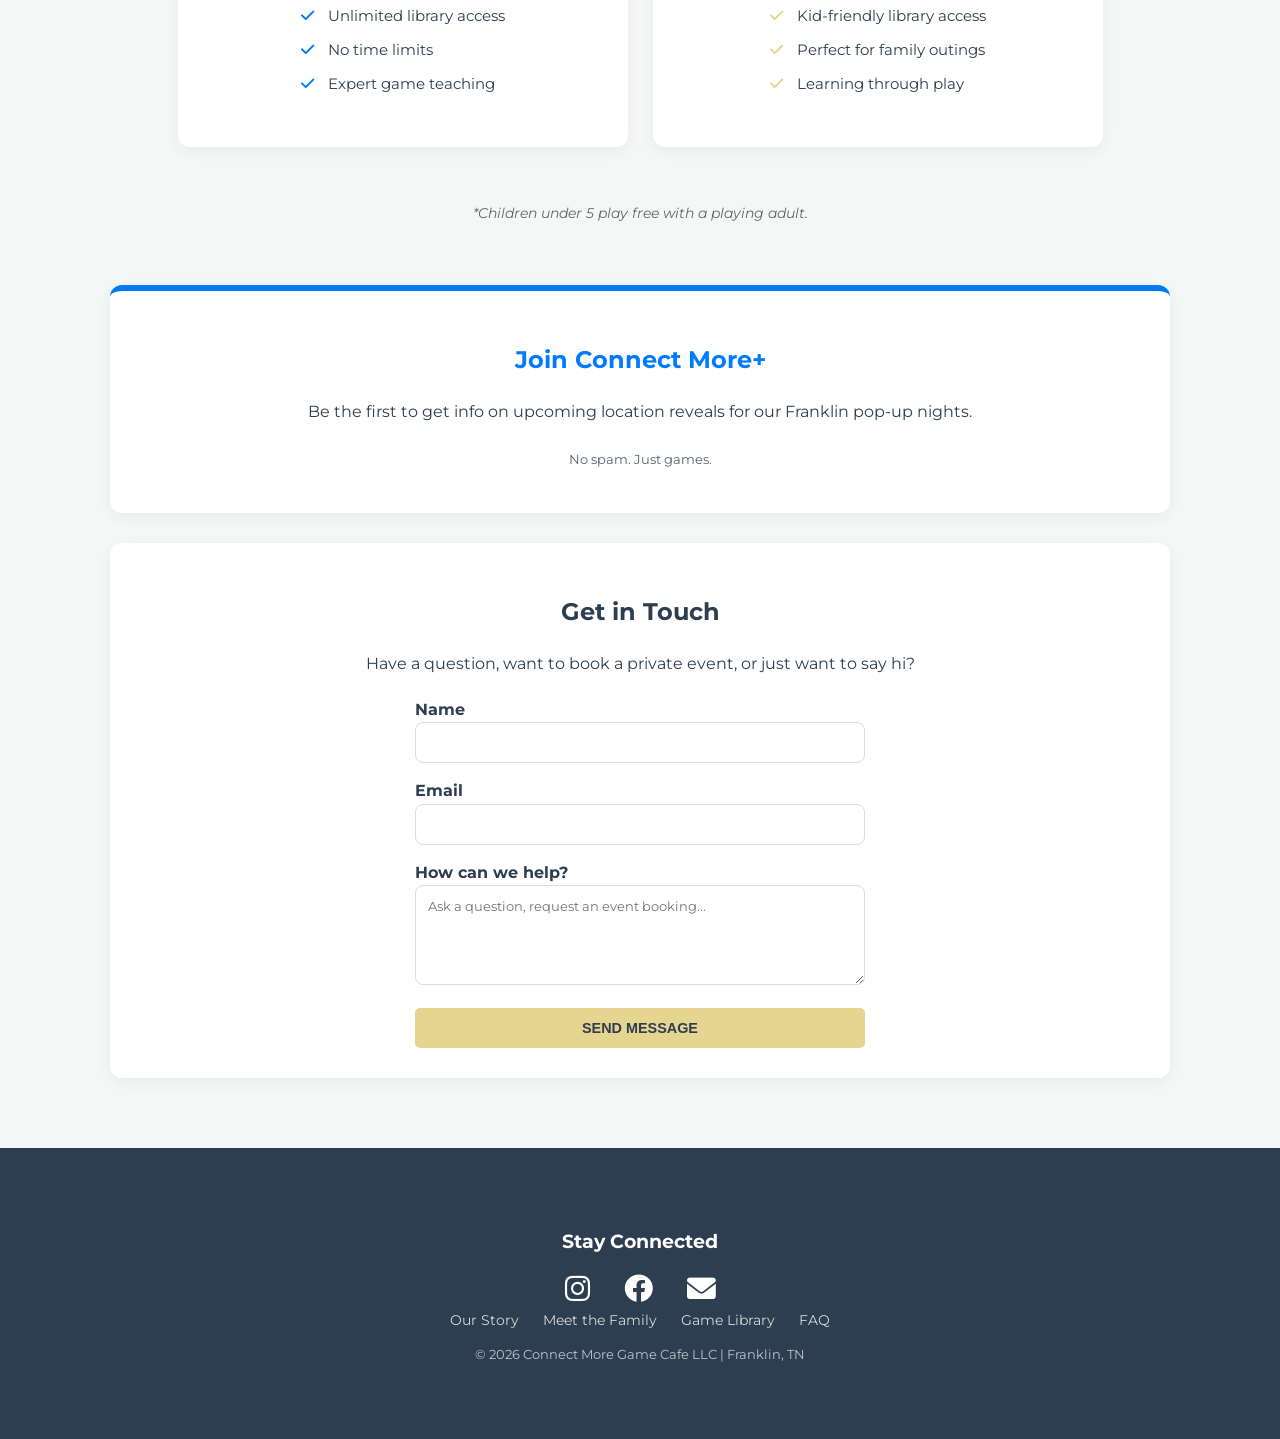
==== commit d77232be: "Update index.html" ====
--- a/index.html
+++ b/index.html
@@ -32,14 +32,14 @@
     <p>Scroll Less. Connect More.</p>
     <div class="nav-container">
         <a href="#schedule" class="btn">FIND A POP-UP</a>
-        <a href="game_menu.html" class="btn" style="background-color: var(--crystal-seas); color: white;">GAME LIBRARY</a>
+        <a href="game_menu.html" class="btn" style="background-color: var(--diode-blue); color: white; border: 2px solid white;">GAME LIBRARY</a>
         <a href="#contact" class="btn btn-secondary">CONTACT US</a>
     </div>
 </header>
 
 <div class="container">
-    <div class="card" style="text-align: center; border-bottom: 6px solid var(--crystal-seas);">
-        <h2 style="color: var(--crystal-seas);">The Table is Set: A Pop-Up Experience</h2>
+    <div class="card" style="text-align: center; border-bottom: 6px solid var(--diode-blue);">
+        <h2 style="color: var(--diode-blue);">The Table is Set: A Pop-Up Experience</h2>
         <p style="max-width: 700px; margin: 0 auto 20px auto; line-height: 1.6;">
             A <strong>Pop-Up Game Cafe</strong> is a temporary social hub that turns your favorite local Franklin spots into a "living room" for the community. 
             We bring a massive, curated library of games and a team of <strong>Game Connectors</strong> who are there to help you skip the rulebook and start connecting immediately!
@@ -47,15 +47,15 @@
         
         <div style="display: flex; justify-content: center; gap: 20px; flex-wrap: wrap; margin-top: 20px;">
             <div style="flex: 1; min-width: 150px;">
-                <i class="fas fa-users" style="color: var(--crystal-seas); font-size: 1.5rem;"></i>
+                <i class="fas fa-users" style="color: var(--diode-blue); font-size: 1.5rem;"></i>
                 <p style="font-size: 0.85rem; font-weight: bold; margin-top: 5px;">Community First</p>
             </div>
             <div style="flex: 1; min-width: 150px;">
-                <i class="fas fa-chalkboard-user" style="color: var(--crystal-seas); font-size: 1.5rem;"></i>
+                <i class="fas fa-chalkboard-user" style="color: var(--diode-blue); font-size: 1.5rem;"></i>
                 <p style="font-size: 0.85rem; font-weight: bold; margin-top: 5px;">Expert Hosting</p>
             </div>
             <div style="flex: 1; min-width: 150px;">
-                <i class="fas fa-truck-ramp-box" style="color: var(--crystal-seas); font-size: 1.5rem;"></i>
+                <i class="fas fa-truck-ramp-box" style="color: var(--diode-blue); font-size: 1.5rem;"></i>
                 <p style="font-size: 0.85rem; font-weight: bold; margin-top: 5px;">Mobile Library</p>
             </div>
         </div>
@@ -77,9 +77,9 @@
                 <div style="font-size: 2.8rem; font-weight: 700; color: var(--black-cat); margin-bottom: 5px;">$10.00</div>
                 <p style="font-size: 0.9rem; margin-bottom: 25px; opacity: 0.8; font-weight: bold;">AGES 14+</p>
                 <div style="text-align: left; font-size: 0.95rem; display: inline-block;">
-                    <p style="margin: 10px 0;"><i class="fas fa-check" style="color: var(--crystal-seas); margin-right: 10px;"></i> Unlimited library access</p>
-                    <p style="margin: 10px 0;"><i class="fas fa-check" style="color: var(--crystal-seas); margin-right: 10px;"></i> No time limits</p>
-                    <p style="margin: 10px 0;"><i class="fas fa-check" style="color: var(--crystal-seas); margin-right: 10px;"></i> Expert game teaching</p>
+                    <p style="margin: 10px 0;"><i class="fas fa-check" style="color: var(--diode-blue); margin-right: 10px;"></i> Unlimited library access</p>
+                    <p style="margin: 10px 0;"><i class="fas fa-check" style="color: var(--diode-blue); margin-right: 10px;"></i> No time limits</p>
+                    <p style="margin: 10px 0;"><i class="fas fa-check" style="color: var(--diode-blue); margin-right: 10px;"></i> Expert game teaching</p>
                 </div>
             </div>
 
@@ -100,6 +100,7 @@
             *Children under 5 play free with a playing adult.
         </p>
     </div>
+
     <div id="newsletter" class="card" style="text-align: center; border-top: 6px solid var(--diode-blue);">
         <h2 style="color: var(--diode-blue);">Join Connect More+</h2>
         <p style="margin-bottom: 25px;">Be the first to get info on upcoming location reveals for our Franklin pop-up nights.</p>
--- a/style.css
+++ b/style.css
@@ -1,14 +1,14 @@
 /* --- Root Variables --- */
 :root {
     --diode-blue: #007bff;
-    --crystal-seas: #00bcd4;
-    --yellow-jasper: #ffc107;
+    /* Crystal Seas Removed */
+    --yellow-jasper: #e6d491;
     --black-cat: #2c3e50;
     --bg-light: #f4f7f6;
     --text-dark: #333;
     --white: #ffffff;
     
-    /* Category Reference Colors (Still available for accents if needed) */
+    /* Category Reference Colors */
     --strategy: #2980b9;
     --party: #8e44ad;
     --classic: #27ae60;
@@ -40,7 +40,7 @@
 .piccenter {
     display: block;
     margin: 0 auto 20px;
-    max-width: 220px;
+    max-width: 260px;
     height: auto;
 }
 
@@ -67,8 +67,10 @@
     padding: 40px 20px;
 }
 
+/* Card background set to White, Text set to Black Cat */
 .card {
     background: var(--white);
+    color: var(--black-cat);
     padding: 30px;
     border-radius: 12px;
     margin-bottom: 30px;
@@ -93,8 +95,8 @@
     font-size: 0.9rem;
     display: inline-block;
     cursor: pointer;
-    background-color: var(--yellow-jasper); /* Yellow Buttons */
-    color: var(--black-cat); /* Dark text for readability on yellow */
+    background-color: var(--yellow-jasper);
+    color: var(--black-cat);
     border: none;
     text-transform: uppercase;
     text-align: center;
@@ -119,8 +121,10 @@
     gap: 15px;
 }
 
+/* Game Card now uses White as base with Black Cat text */
 .game-card {
     background: var(--white);
+    color: var(--black-cat);
     border-radius: 8px;
     overflow: hidden;
     border: 1px solid #eee;
@@ -132,7 +136,7 @@
     display: flex;
     gap: 10px;
     padding: 10px 20px;
-    background-color: #f8f9fa;
+    background-color: #f8f9fa; /* Light white-gray */
     border-bottom: 1px solid #eee;
 }
 
@@ -143,8 +147,8 @@
     padding: 3px 10px;
     border-radius: 4px;
     letter-spacing: 0.5px;
-    background: #e9ecef; /* Neutral Gray badges */
-    color: #495057;
+    background: var(--black-cat); /* Changed to dark to pop on white card */
+    color: var(--white);
 }
 
 .game-header {
@@ -173,6 +177,11 @@
     overflow: hidden;
     transition: 0.3s ease-out;
     padding: 0 20px;
+}
+
+/* Set internal card paragraph text to Black Cat */
+.game-content p {
+    color: var(--black-cat);
 }
 
 .game-card.active .game-content {
@@ -208,13 +217,15 @@
     font-size: 1rem;
     font-family: inherit;
     margin-bottom: 20px;
+    color: var(--black-cat);
 }
 
 .filter-btn {
     padding: 6px 15px;
     border-radius: 20px;
     border: 1px solid #ddd;
-    background: white;
+    background: var(--white);
+    color: var(--black-cat);
     cursor: pointer;
     font-family: inherit;
     font-size: 0.8rem;
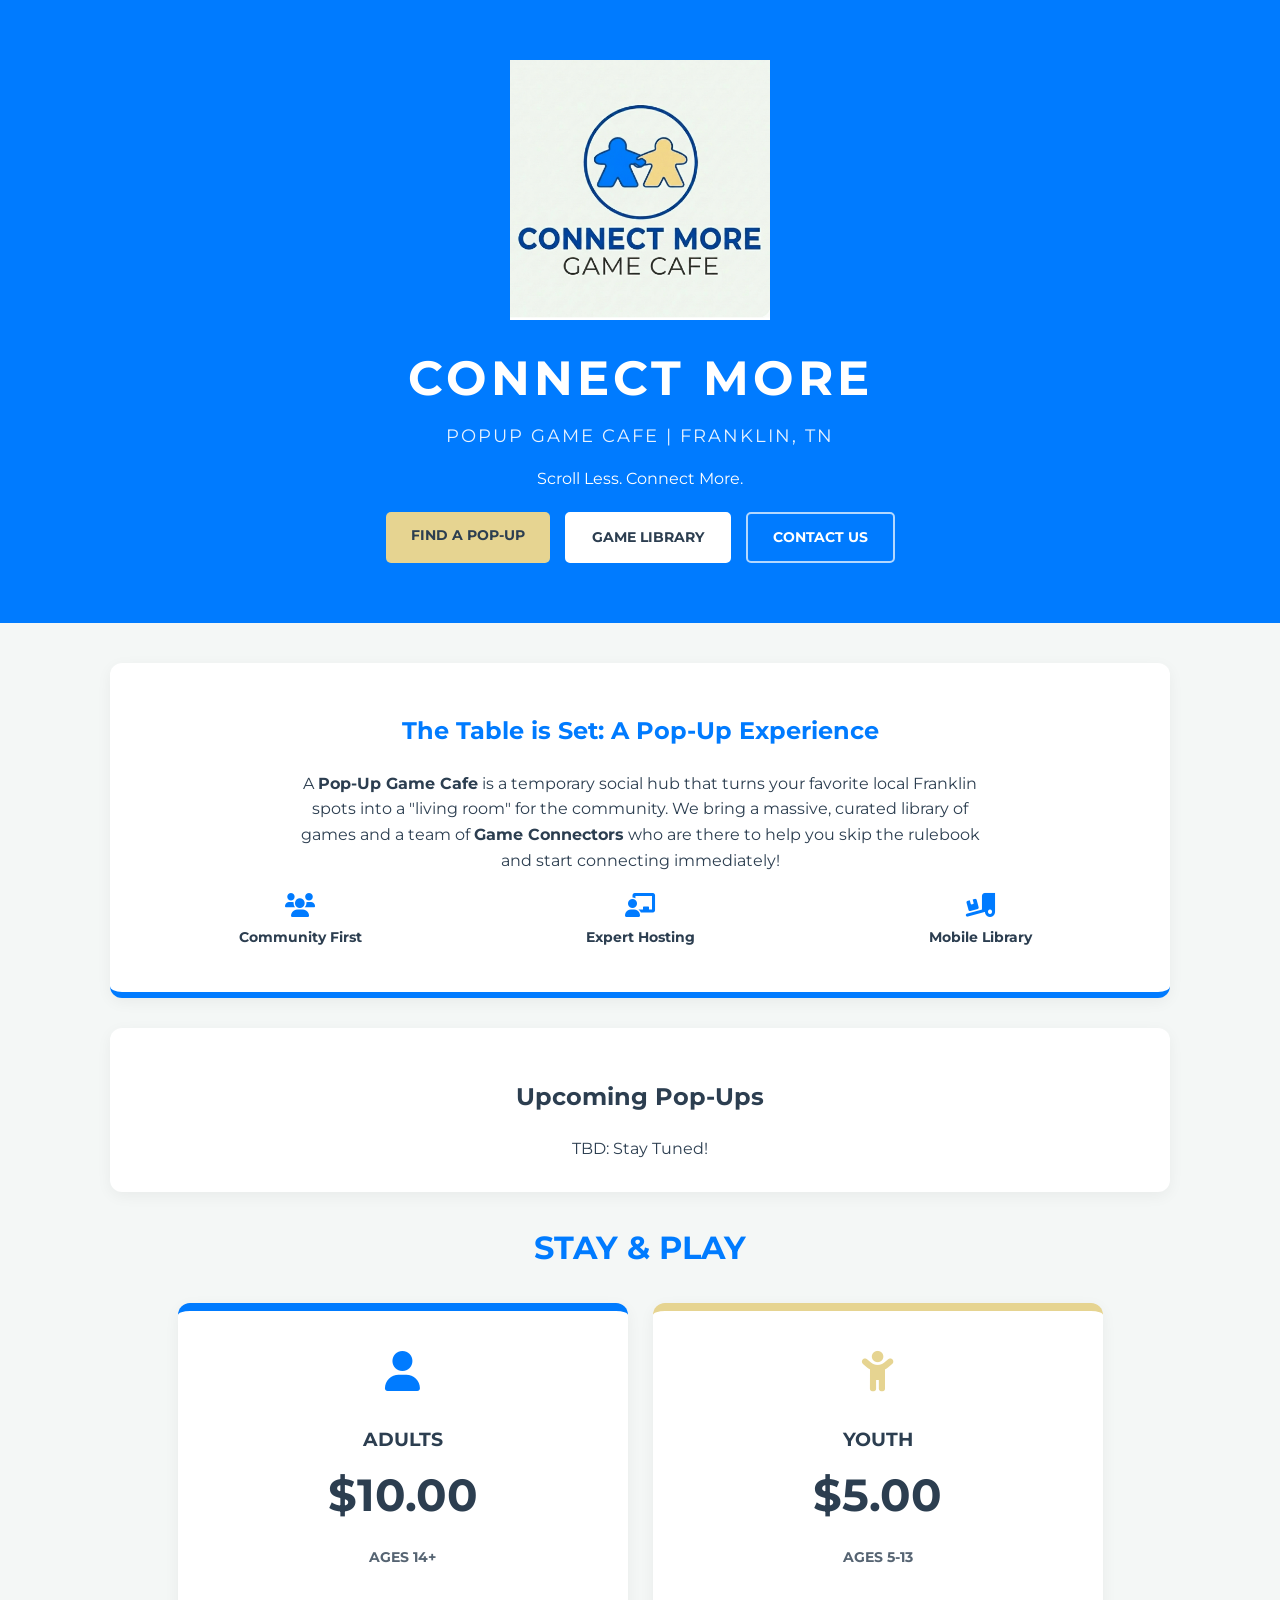
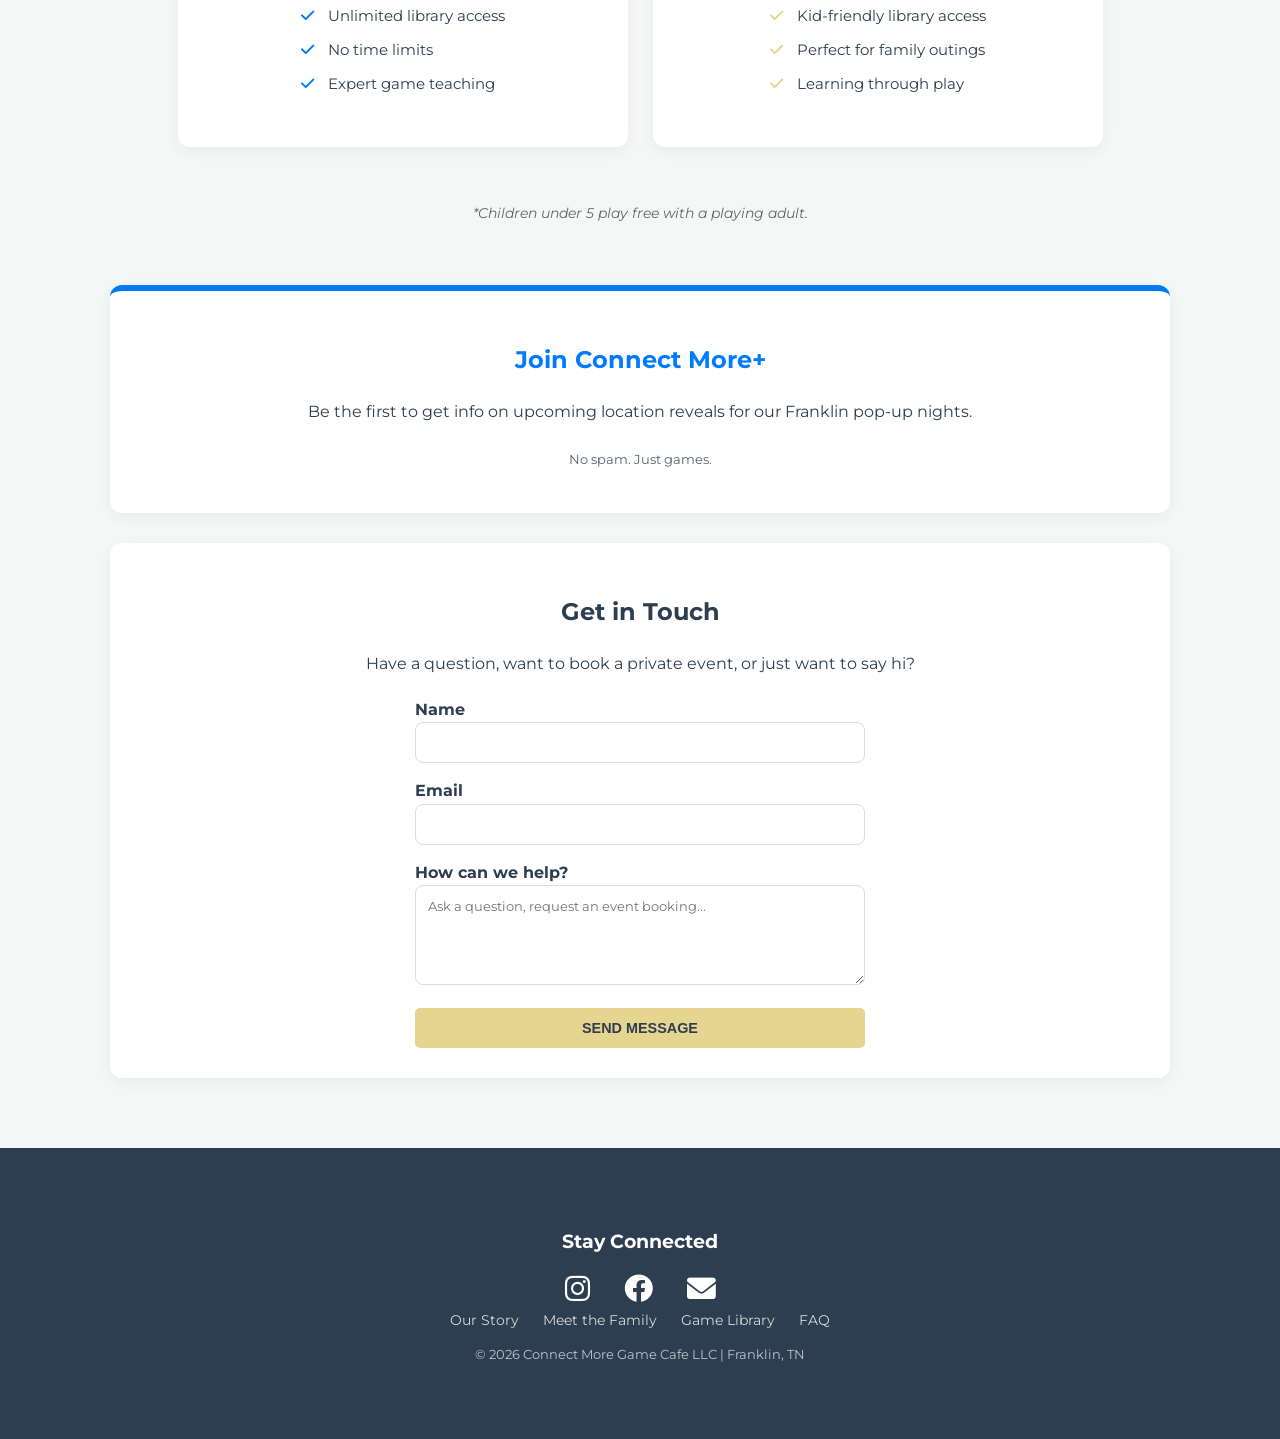
==== commit 261868dc: "Update index.html" ====
--- a/index.html
+++ b/index.html
@@ -32,7 +32,7 @@
     <p>Scroll Less. Connect More.</p>
     <div class="nav-container">
         <a href="#schedule" class="btn">FIND A POP-UP</a>
-        <a href="game_menu.html" class="btn" style="background-color: var(--diode-blue); color: white; border: 2px solid white;">GAME LIBRARY</a>
+        <a href="game_menu.html" class="btn" style="background-color: var(--white); color: var(--black-cat); border: 2px solid white;">GAME LIBRARY</a>
         <a href="#contact" class="btn btn-secondary">CONTACT US</a>
     </div>
 </header>
